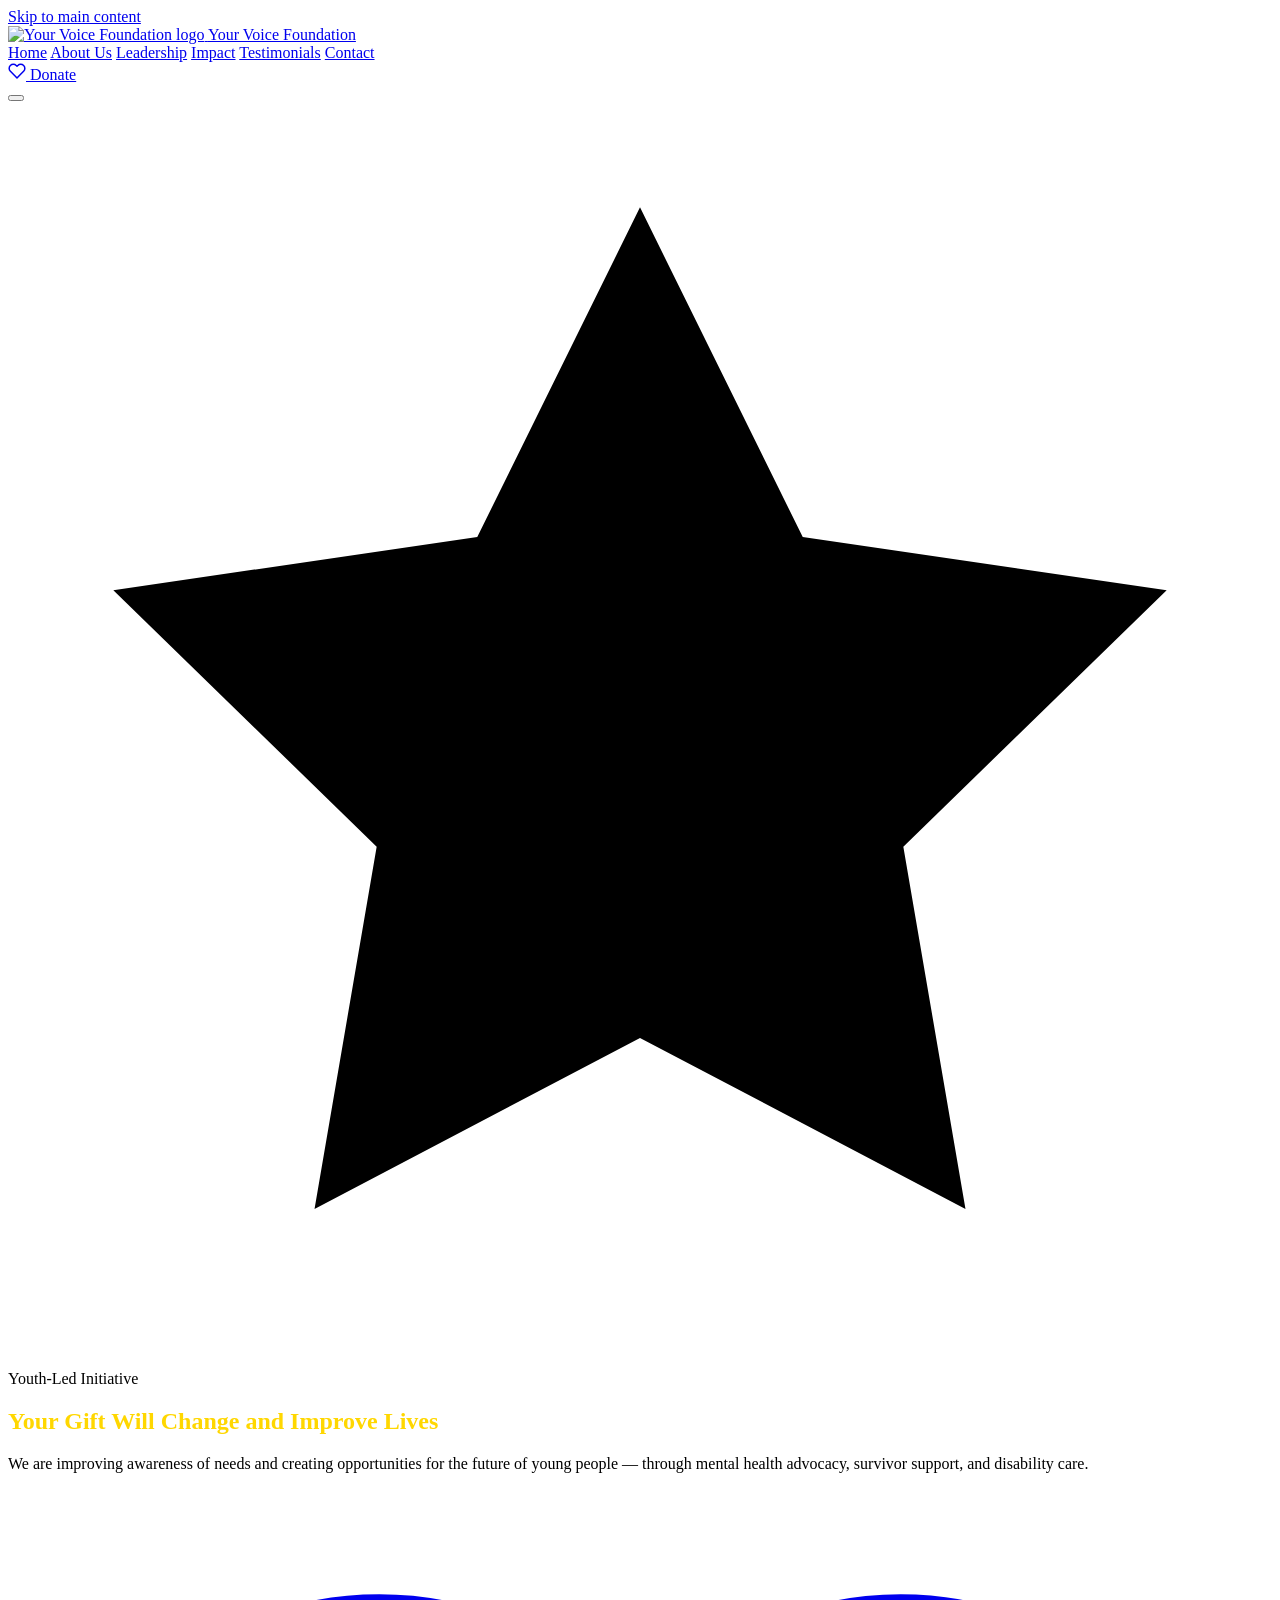
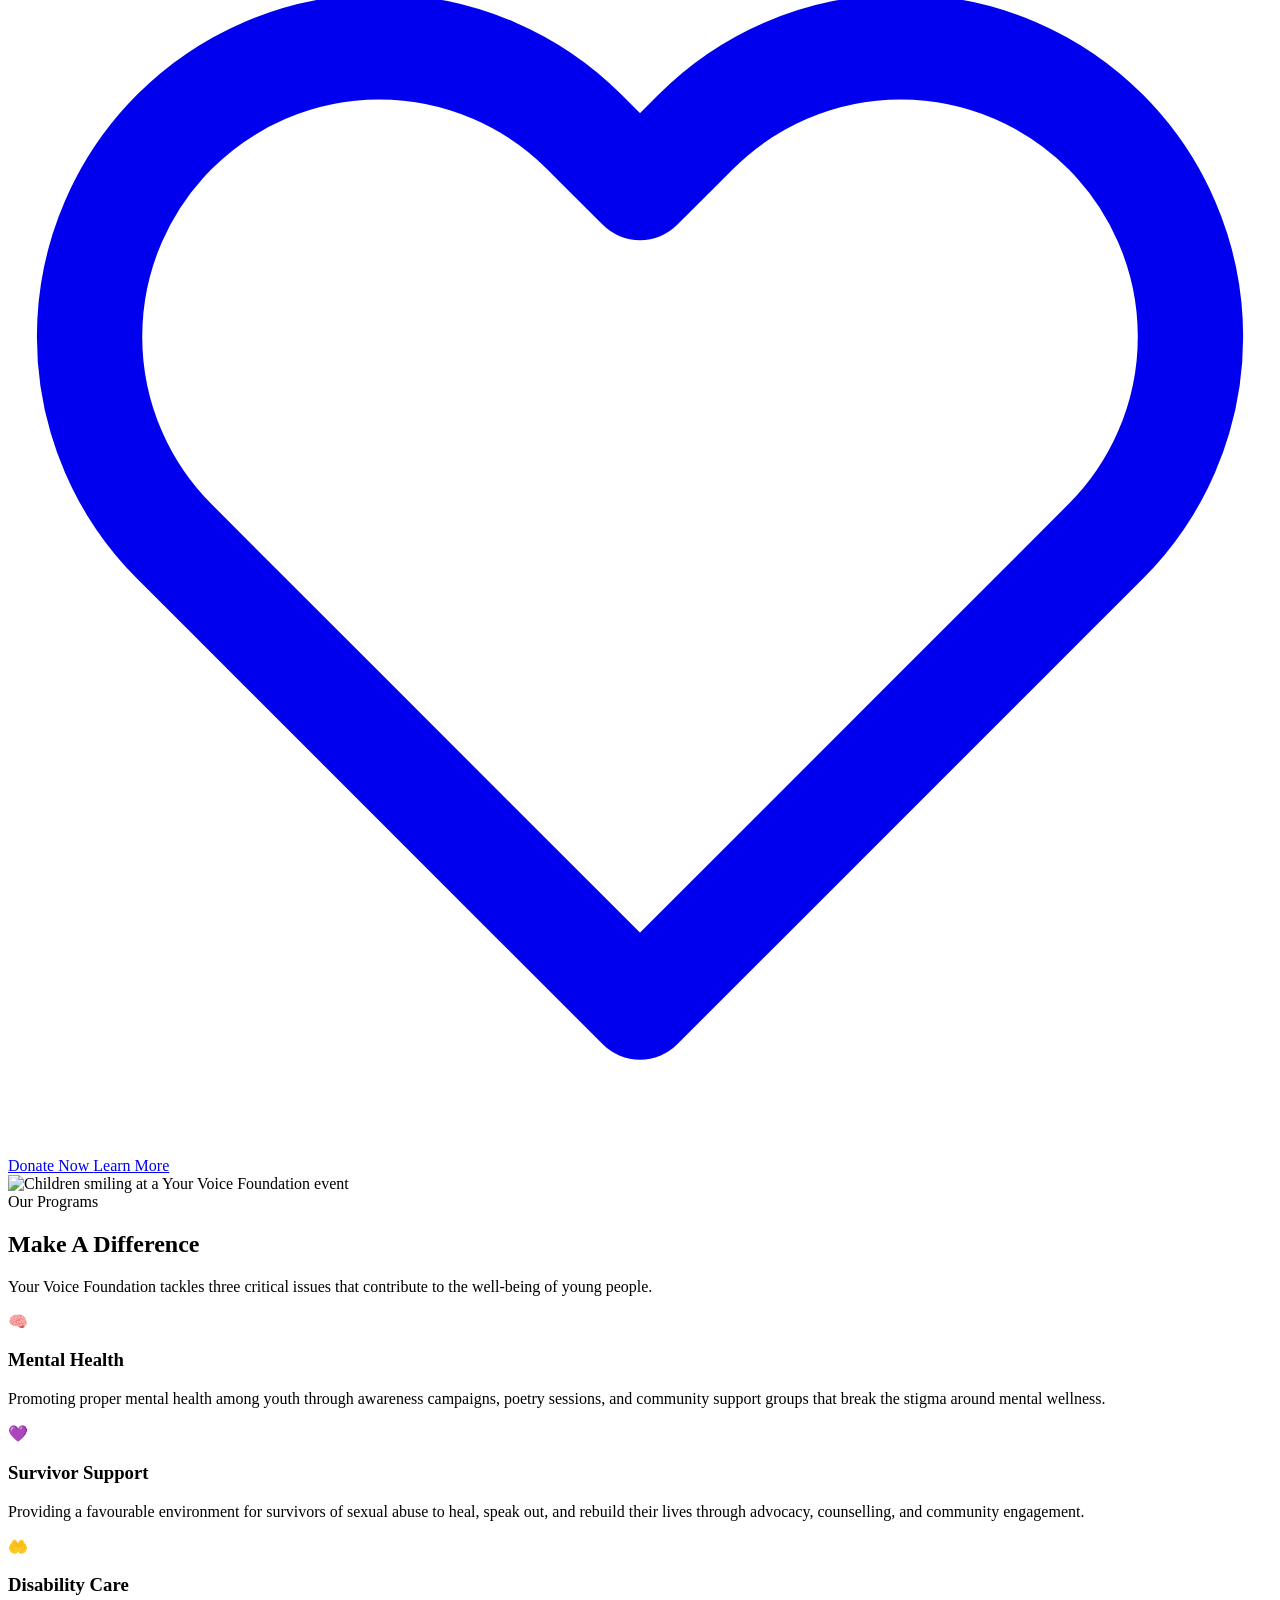
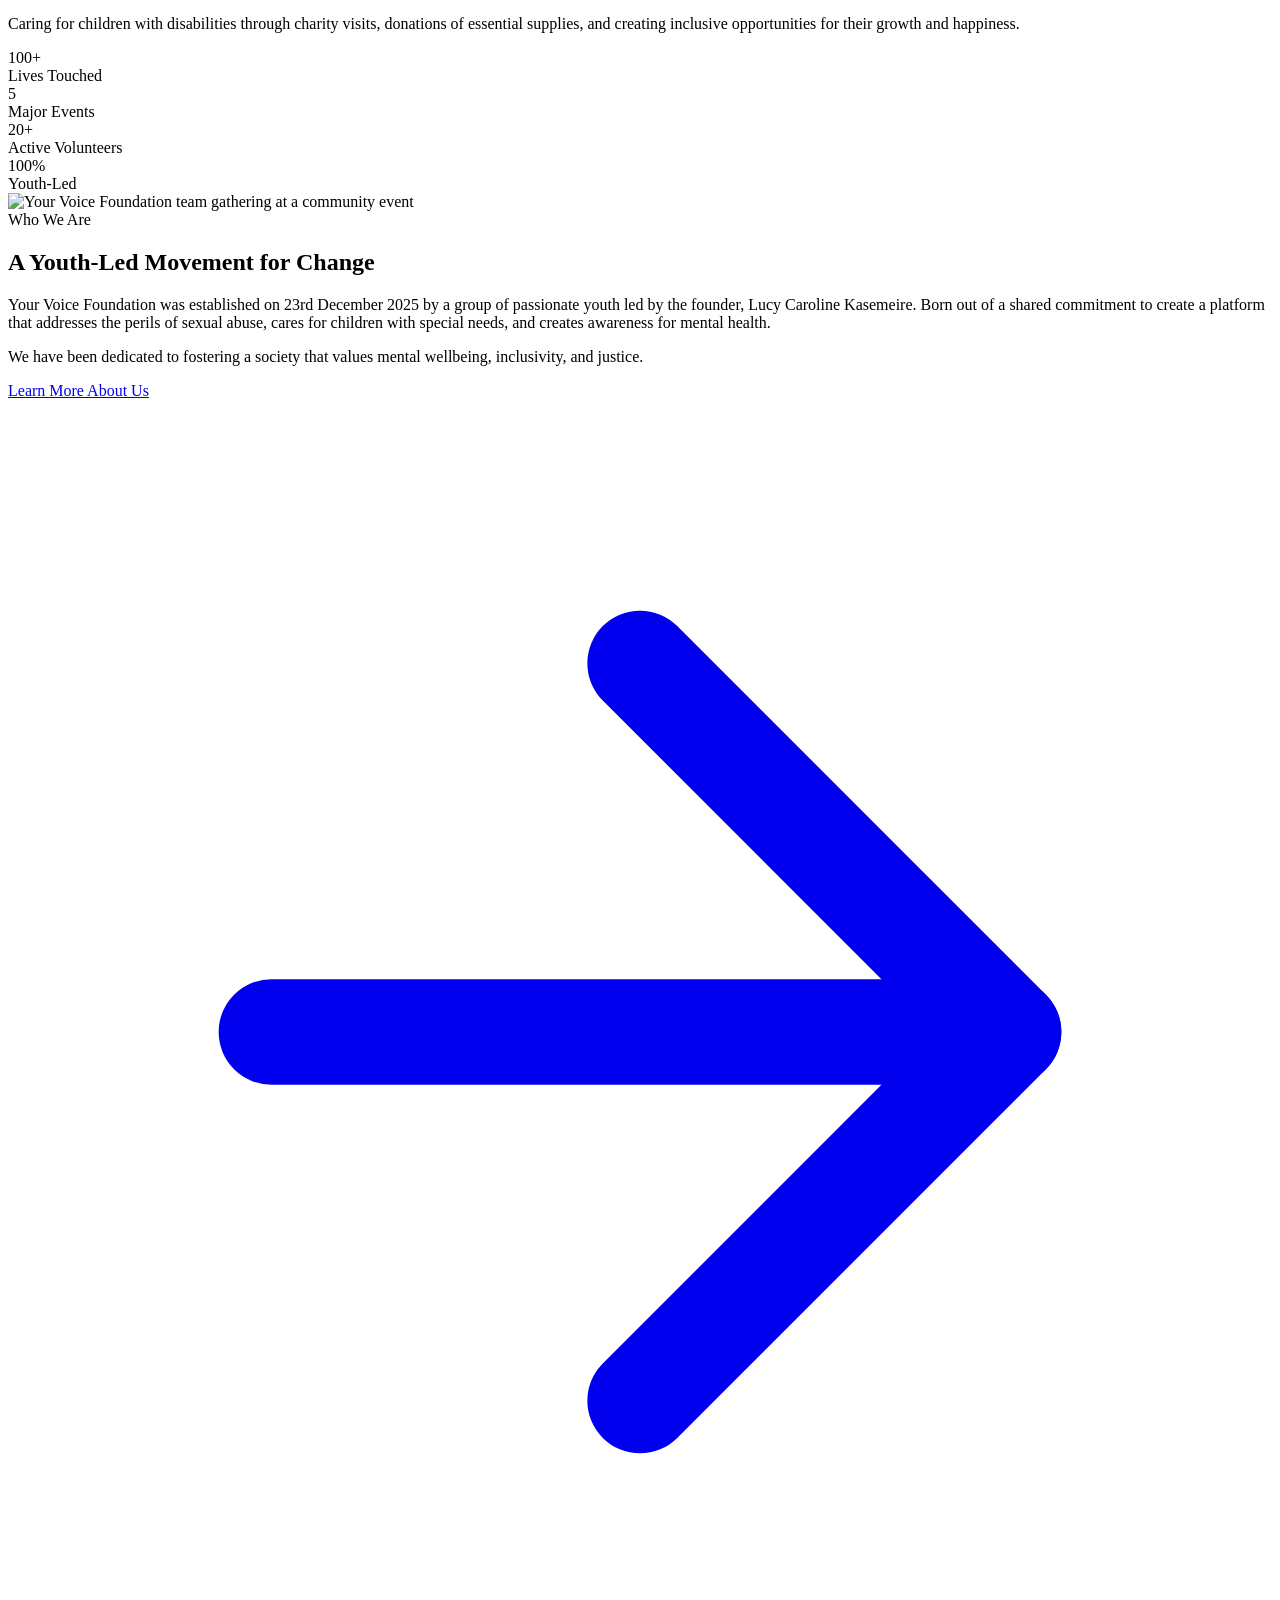
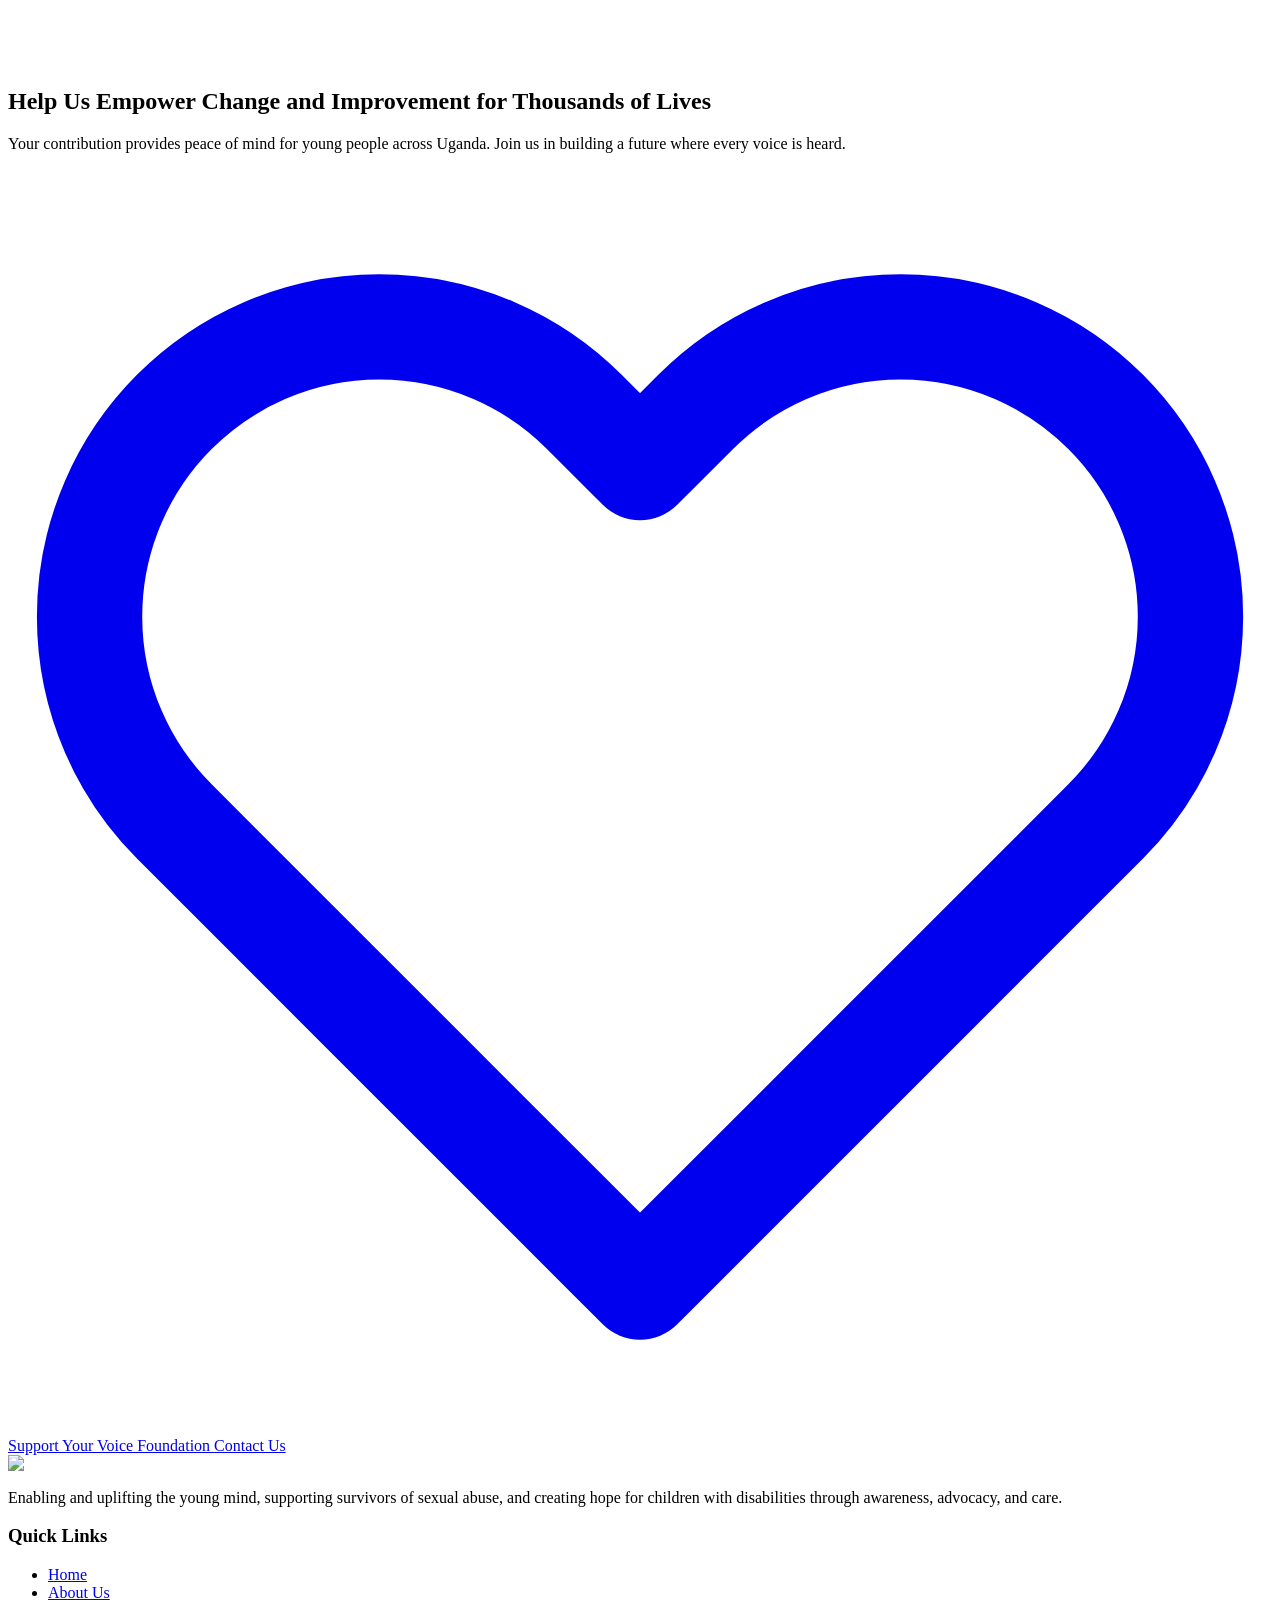
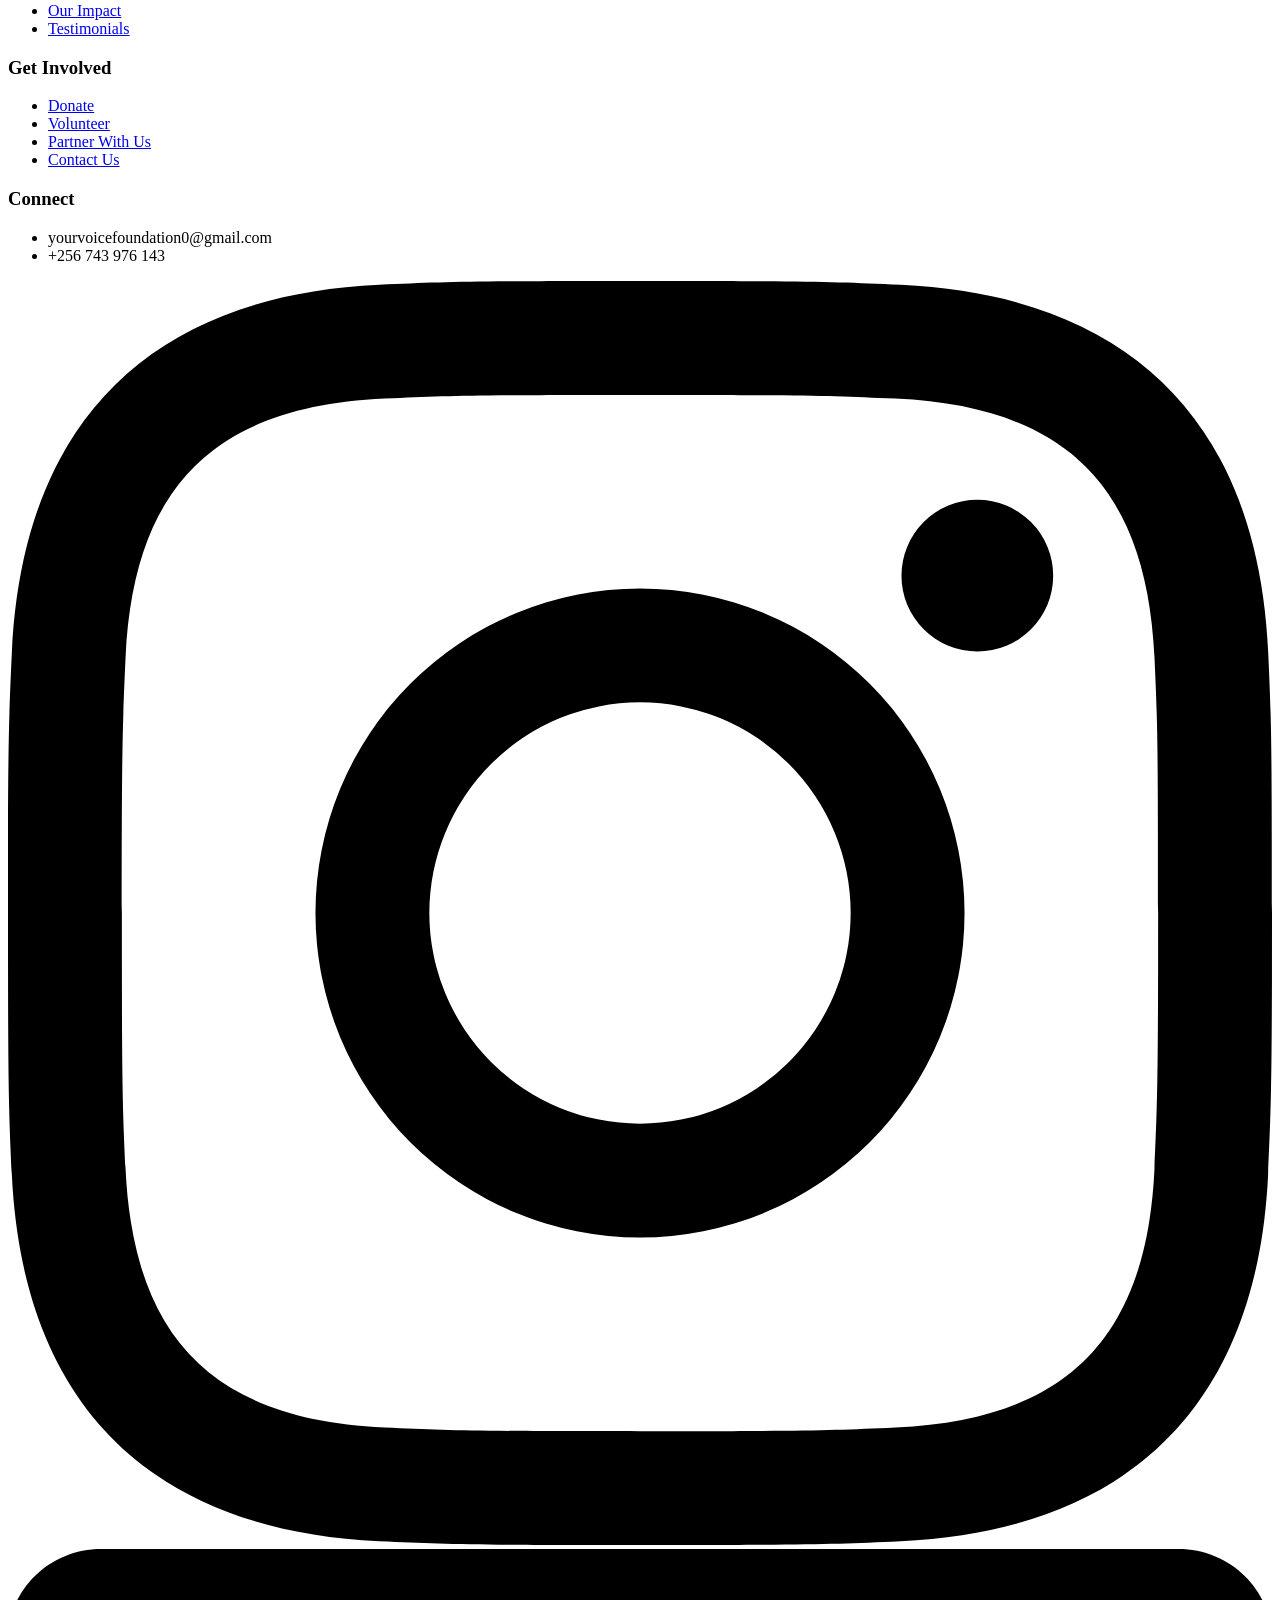
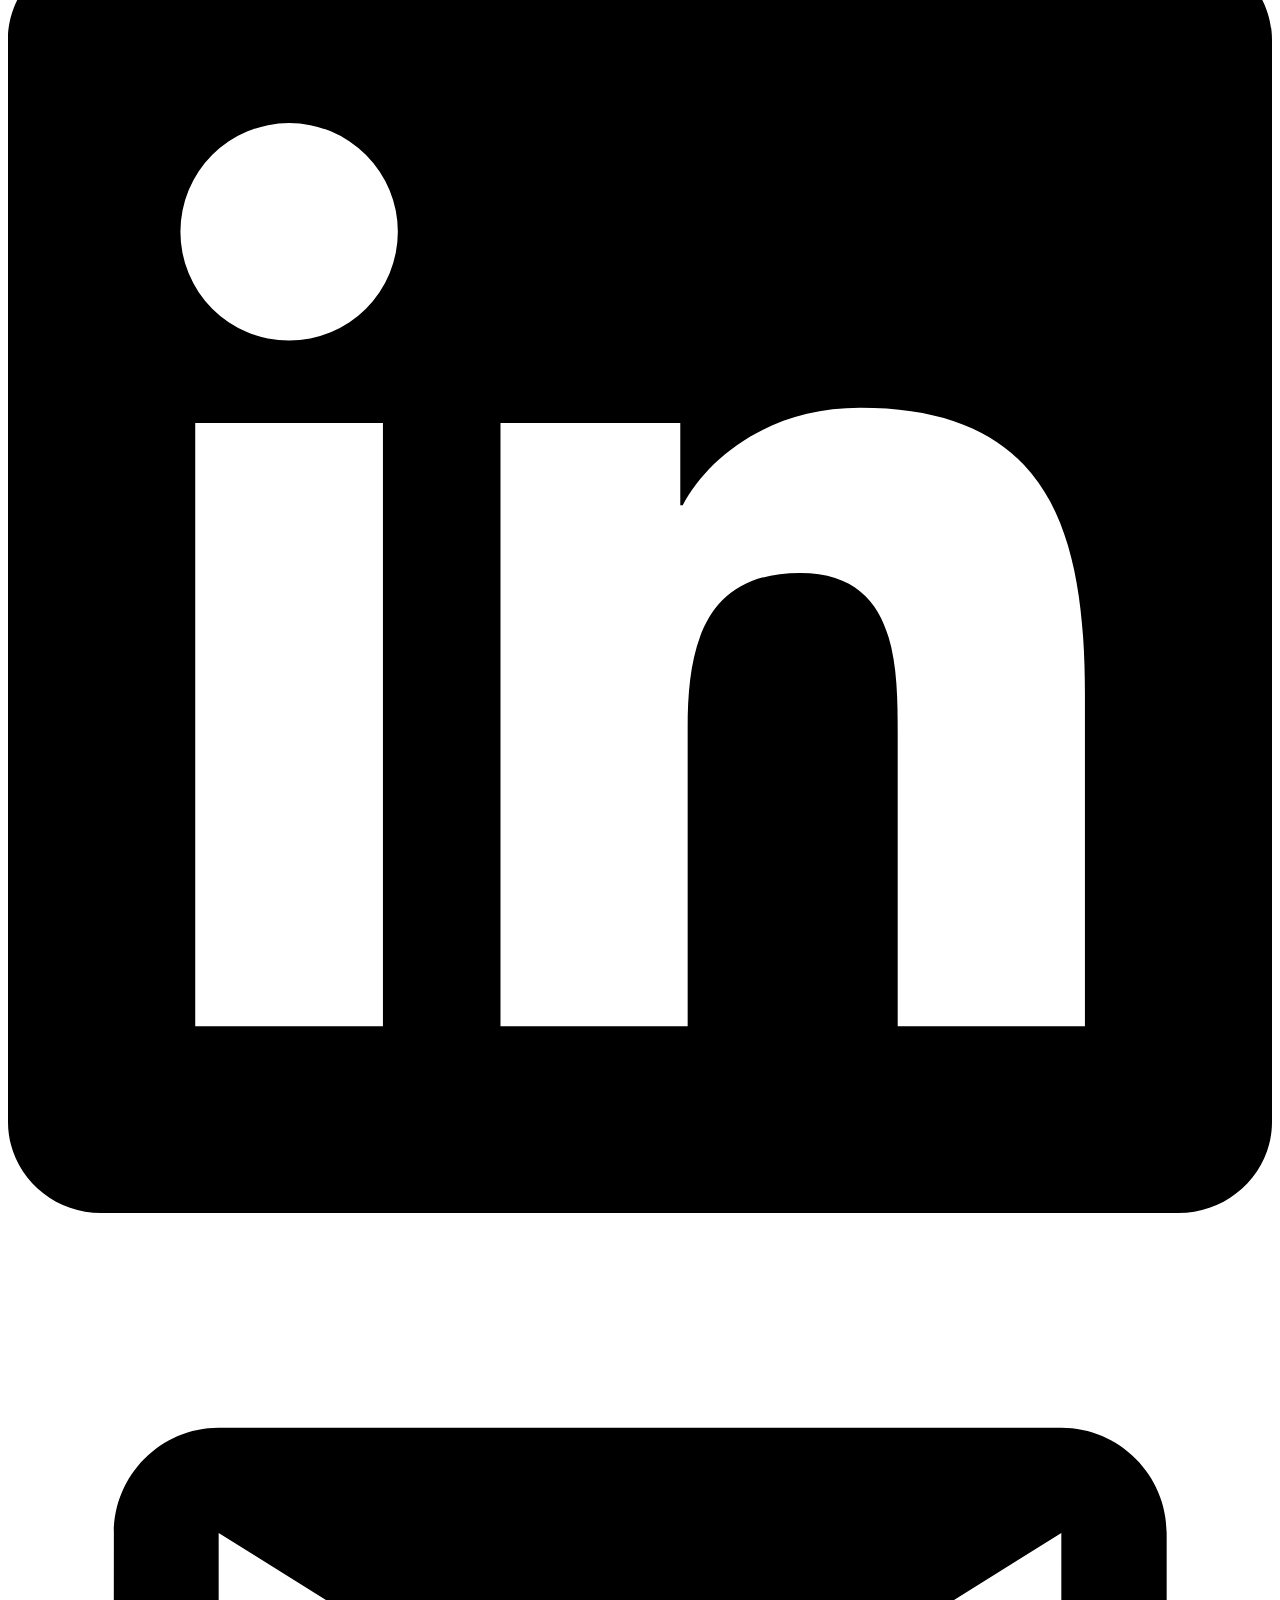
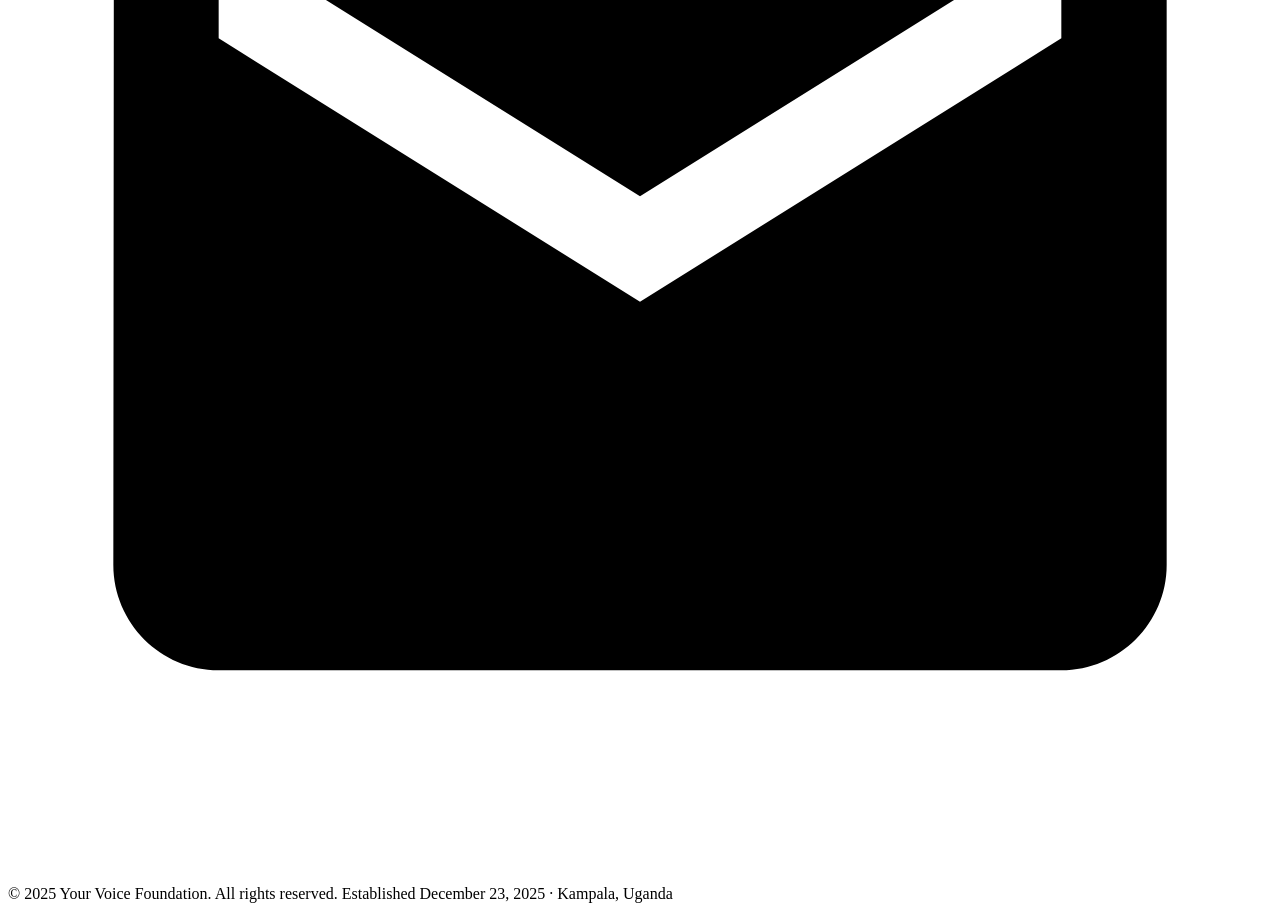
==== index.html @ 408a8f2d "Add files via upload" ====
<!DOCTYPE html>
<html lang="en">
<head>
  <meta charset="UTF-8">
  <meta name="viewport" content="width=device-width, initial-scale=1.0">
  <meta name="description" content="Your Voice Foundation is a youth-led initiative tackling mental health, supporting sexual abuse survivors, and caring for children with disabilities in Uganda.">
  <meta name="keywords" content="Your Voice Foundation, youth nonprofit, mental health Uganda, disability care, sexual abuse advocacy">
  <title>Your Voice Foundation — Empowering Youth, Healing Communities</title>
  <link rel="icon" href="images/YVFlogo.jpg" type="image/jpeg">
  <link rel="stylesheet" href="css/global.css">
  <link rel="stylesheet" href="css/home.css">
</head>
<body>
  <a href="#main-content" class="sr-only">Skip to main content</a>

  <!-- HEADER -->
  <header class="site-header" id="site-header">
    <div class="container">
      <a href="index.html" class="site-logo" aria-label="Your Voice Foundation — Home">
        <img src="images/YVFlogo.jpg" alt="Your Voice Foundation logo" width="48" height="48">
        <span>Your Voice Foundation</span>
      </a>
      <nav class="main-nav" id="main-nav" aria-label="Primary navigation">
        <a href="index.html" class="active" aria-current="page">Home</a>
        <a href="about_us.html">About Us</a>
        <a href="voicesofhope.html">Leadership</a>
        <a href="IMPACT.html">Impact</a>
        <a href="testimonials.html">Testimonials</a>
        <a href="reachout.html">Contact</a>
      </nav>
      <div class="nav-cta">
        <a href="donate.html">
          <svg viewBox="0 0 24 24" fill="none" stroke="currentColor" stroke-width="2" stroke-linecap="round" stroke-linejoin="round" width="18" height="18"><path d="M20.84 4.61a5.5 5.5 0 0 0-7.78 0L12 5.67l-1.06-1.06a5.5 5.5 0 0 0-7.78 7.78l1.06 1.06L12 21.23l7.78-7.78 1.06-1.06a5.5 5.5 0 0 0 0-7.78z"/></svg>
          Donate
        </a>
      </div>
      <button class="menu-toggle" id="menu-toggle" aria-label="Toggle navigation menu" aria-expanded="false" aria-controls="main-nav">
        <span></span><span></span><span></span>
      </button>
    </div>
  </header>

  <main id="main-content">

    <!-- HERO -->
    <section class="home-hero" aria-labelledby="home-hero-title">
      <div class="hero-decor hero-decor--1" aria-hidden="true"></div>
      <div class="hero-decor hero-decor--2" aria-hidden="true"></div>
      <div class="container">
        <div class="home-hero__content">
          <div class="hero__tag">
            <svg viewBox="0 0 24 24"><path d="M12 2L15.09 8.26L22 9.27L17 14.14L18.18 21.02L12 17.77L5.82 21.02L7 14.14L2 9.27L8.91 8.26L12 2Z"/></svg>
            Youth-Led Initiative
          </div>
          <h1 class="home-hero__title" id="home-hero-title" style="color: #FFD700;">Your Gift Will <span style="color: inherit;">Change</span> and Improve Lives</h1>
          <p class="home-hero__desc">We are improving awareness of needs and creating opportunities for the future of young people — through mental health advocacy, survivor support, and disability care.</p>
          <div class="home-hero__buttons">
            <a href="donate.html" class="btn btn--white" id="hero-donate">
              <svg viewBox="0 0 24 24" fill="none" stroke="currentColor" stroke-width="2" stroke-linecap="round" stroke-linejoin="round"><path d="M20.84 4.61a5.5 5.5 0 0 0-7.78 0L12 5.67l-1.06-1.06a5.5 5.5 0 0 0-7.78 7.78l1.06 1.06L12 21.23l7.78-7.78 1.06-1.06a5.5 5.5 0 0 0 0-7.78z"/></svg>
              Donate Now
            </a>
            <a href="about_us.html" class="btn btn--outline" id="hero-learn">Learn More</a>
          </div>
        </div>
        <div class="home-hero__image">
          <img src="images/smile.jpeg" alt="Children smiling at a Your Voice Foundation event" loading="eager">
        </div>
      </div>
    </section>

    <!-- MISSION PILLARS -->
    <section class="pillars-section" aria-labelledby="pillars-title">
      <div class="container">
        <div class="section-header">
          <span class="section-label">Our Programs</span>
          <h2 class="section-title" id="pillars-title">Make A Difference</h2>
          <p class="section-desc">Your Voice Foundation tackles three critical issues that contribute to the well-being of young people.</p>
        </div>
        <div class="pillars-grid">
          <article class="pillar-card animate-on-scroll" id="pillar-mental">
            <div class="pillar-card__icon pillar-card__icon--mental">🧠</div>
            <h3 class="pillar-card__title">Mental Health</h3>
            <p class="pillar-card__desc">Promoting proper mental health among youth through awareness campaigns, poetry sessions, and community support groups that break the stigma around mental wellness.</p>
          </article>
          <article class="pillar-card animate-on-scroll" id="pillar-survivors">
            <div class="pillar-card__icon pillar-card__icon--survivors">💜</div>
            <h3 class="pillar-card__title">Survivor Support</h3>
            <p class="pillar-card__desc">Providing a favourable environment for survivors of sexual abuse to heal, speak out, and rebuild their lives through advocacy, counselling, and community engagement.</p>
          </article>
          <article class="pillar-card animate-on-scroll" id="pillar-children">
            <div class="pillar-card__icon pillar-card__icon--children">🤲</div>
            <h3 class="pillar-card__title">Disability Care</h3>
            <p class="pillar-card__desc">Caring for children with disabilities through charity visits, donations of essential supplies, and creating inclusive opportunities for their growth and happiness.</p>
          </article>
        </div>
      </div>
    </section>

    <!-- STATS BANNER -->
    <section class="stats-banner" aria-label="Impact statistics">
      <div class="container">
        <div class="stats-row">
          <div class="stat-item animate-on-scroll">
            <div class="stat-item__value hero-stat__value">100+</div>
            <div class="stat-item__label">Lives Touched</div>
          </div>
          <div class="stat-item animate-on-scroll">
            <div class="stat-item__value hero-stat__value">5</div>
            <div class="stat-item__label">Major Events</div>
          </div>
          <div class="stat-item animate-on-scroll">
            <div class="stat-item__value hero-stat__value">20+</div>
            <div class="stat-item__label">Active Volunteers</div>
          </div>
          <div class="stat-item animate-on-scroll">
            <div class="stat-item__value hero-stat__value">100%</div>
            <div class="stat-item__label">Youth-Led</div>
          </div>
        </div>
      </div>
    </section>

    <!-- ABOUT PREVIEW -->
    <section class="about-preview" aria-labelledby="about-preview-title">
      <div class="container">
        <div class="about-preview__image animate-on-scroll">
          <img src="images/group2.jpg" alt="Your Voice Foundation team gathering at a community event" loading="lazy">
        </div>
        <div class="about-preview__content">
          <span class="section-label">Who We Are</span>
          <h2 class="about-preview__title" id="about-preview-title">A Youth-Led Movement for Change</h2>
          <p class="about-preview__text">Your Voice Foundation was established on 23rd December 2025 by a group of passionate youth led by the founder, Lucy Caroline Kasemeire. Born out of a shared commitment to create a platform that addresses the perils of sexual abuse, cares for children with special needs, and creates awareness for mental health.</p>
          <p class="about-preview__text">We have been dedicated to fostering a society that values mental wellbeing, inclusivity, and justice.</p>
          <a href="about_us.html" class="btn btn--outline-dark" id="about-learn-more">
            Learn More About Us
            <svg viewBox="0 0 24 24" fill="none" stroke="currentColor" stroke-width="2" stroke-linecap="round" stroke-linejoin="round"><line x1="5" y1="12" x2="19" y2="12"/><polyline points="12 5 19 12 12 19"/></svg>
          </a>
        </div>
      </div>
    </section>

    <!-- CTA -->
    <section class="cta-section" aria-labelledby="cta-title">
      <div class="cta-decor cta-decor--1" aria-hidden="true"></div>
      <div class="cta-decor cta-decor--2" aria-hidden="true"></div>
      <div class="container">
        <h2 class="cta__title" id="cta-title">Help Us Empower Change and Improvement for Thousands of Lives</h2>
        <p class="cta__desc">Your contribution provides peace of mind for young people across Uganda. Join us in building a future where every voice is heard.</p>
        <div class="cta-buttons">
          <a href="donate.html" class="btn btn--white" id="cta-donate">
            <svg viewBox="0 0 24 24" fill="none" stroke="currentColor" stroke-width="2" stroke-linecap="round" stroke-linejoin="round"><path d="M20.84 4.61a5.5 5.5 0 0 0-7.78 0L12 5.67l-1.06-1.06a5.5 5.5 0 0 0-7.78 7.78l1.06 1.06L12 21.23l7.78-7.78 1.06-1.06a5.5 5.5 0 0 0 0-7.78z"/></svg>
            Support Your Voice Foundation
          </a>
          <a href="reachout.html" class="btn btn--outline" id="cta-contact">Contact Us</a>
        </div>
      </div>
    </section>

  </main>

  <!-- FOOTER -->
  <footer class="site-footer" role="contentinfo">
    <div class="container">
      <div class="footer-grid">
        <div class="footer-brand">
          <a href="index.html" class="site-logo" style="color: rgba(255,255,255,.9);">
            <img src="images/YVFlogo.jpg" alt="Your Voice Foundation logo" width="48" height="48">
            <span>Your Voice Foundation</span>
          </a>
          <p>Enabling and uplifting the young mind, supporting survivors of sexual abuse, and creating hope for children with disabilities through awareness, advocacy, and care.</p>
        </div>
        <div>
          <h3 class="footer-heading">Quick Links</h3>
          <ul class="footer-links">
            <li><a href="index.html">Home</a></li>
            <li><a href="about_us.html">About Us</a></li>
            <li><a href="IMPACT.html">Our Impact</a></li>
            <li><a href="testimonials.html">Testimonials</a></li>
          </ul>
        </div>
        <div>
          <h3 class="footer-heading">Get Involved</h3>
          <ul class="footer-links">
            <li><a href="donate.html">Donate</a></li>
            <li><a href="reachout.html">Volunteer</a></li>
            <li><a href="reachout.html">Partner With Us</a></li>
            <li><a href="reachout.html">Contact Us</a></li>
          </ul>
        </div>
        <div>
          <h3 class="footer-heading">Connect</h3>
          <ul class="footer-links">
            <li>yourvoicefoundation0@gmail.com</li>
            <li>+256 743 976 143</li>
          </ul>
          <div class="footer-social" style="margin-top: 1rem;">
            <a href="#" aria-label="Instagram"><svg viewBox="0 0 24 24"><path d="M12 2.163c3.204 0 3.584.012 4.85.07 3.252.148 4.771 1.691 4.919 4.919.058 1.265.069 1.645.069 4.849 0 3.205-.012 3.584-.069 4.849-.149 3.225-1.664 4.771-4.919 4.919-1.266.058-1.644.07-4.85.07-3.204 0-3.584-.012-4.849-.07-3.26-.149-4.771-1.699-4.919-4.92-.058-1.265-.07-1.644-.07-4.849 0-3.204.013-3.583.07-4.849.149-3.227 1.664-4.771 4.919-4.919 1.266-.057 1.645-.069 4.849-.069zM12 0C8.741 0 8.333.014 7.053.072 2.695.272.273 2.69.073 7.052.014 8.333 0 8.741 0 12c0 3.259.014 3.668.072 4.948.2 4.358 2.618 6.78 6.98 6.98C8.333 23.986 8.741 24 12 24c3.259 0 3.668-.014 4.948-.072 4.354-.2 6.782-2.618 6.979-6.98.059-1.28.073-1.689.073-4.948 0-3.259-.014-3.667-.072-4.947-.196-4.354-2.617-6.78-6.979-6.98C15.668.014 15.259 0 12 0zm0 5.838a6.162 6.162 0 100 12.324 6.162 6.162 0 000-12.324zM12 16a4 4 0 110-8 4 4 0 010 8zm6.406-11.845a1.44 1.44 0 100 2.881 1.44 1.44 0 000-2.881z"/></svg></a>
            <a href="#" aria-label="LinkedIn"><svg viewBox="0 0 24 24"><path d="M20.447 20.452h-3.554v-5.569c0-1.328-.027-3.037-1.852-3.037-1.853 0-2.136 1.445-2.136 2.939v5.667H9.351V9h3.414v1.561h.046c.477-.9 1.637-1.85 3.37-1.85 3.601 0 4.267 2.37 4.267 5.455v6.286zM5.337 7.433a2.062 2.062 0 01-2.063-2.065 2.064 2.064 0 112.063 2.065zm1.782 13.019H3.555V9h3.564v11.452zM22.225 0H1.771C.792 0 0 .774 0 1.729v20.542C0 23.227.792 24 1.771 24h20.451C23.2 24 24 23.227 24 22.271V1.729C24 .774 23.2 0 22.222 0h.003z"/></svg></a>
            <a href="mailto:yourvoicefoundation@gmail.com" aria-label="Email"><svg viewBox="0 0 24 24"><path d="M20 4H4c-1.1 0-1.99.9-1.99 2L2 18c0 1.1.9 2 2 2h16c1.1 0 2-.9 2-2V6c0-1.1-.9-2-2-2zm0 4l-8 5-8-5V6l8 5 8-5v2z"/></svg></a>
          </div>
        </div>
      </div>
      <div class="footer-bottom">
        <span>&copy; 2025 Your Voice Foundation. All rights reserved.</span>
        <span>Established December 23, 2025 &middot; Kampala, Uganda</span>
      </div>
    </div>
  </footer>

  <script src="js/main.js"></script>
</body>
</html>
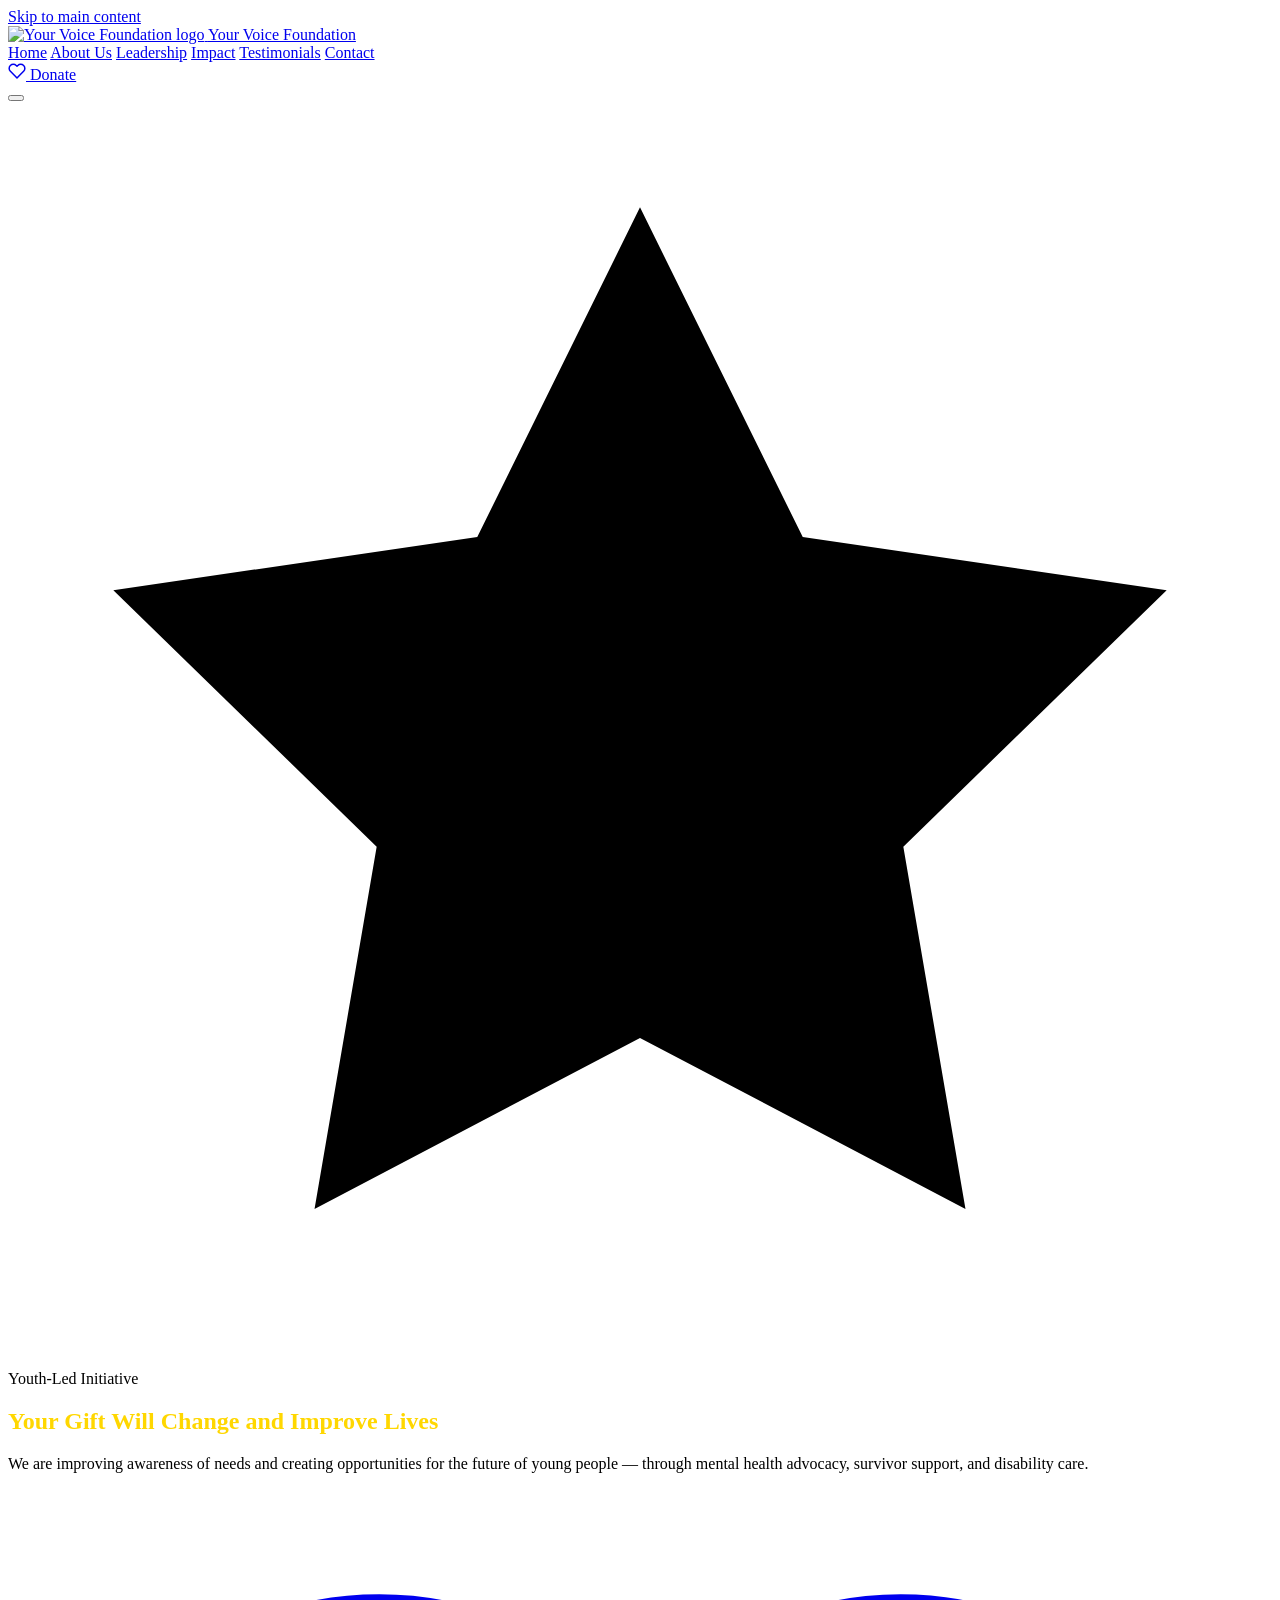
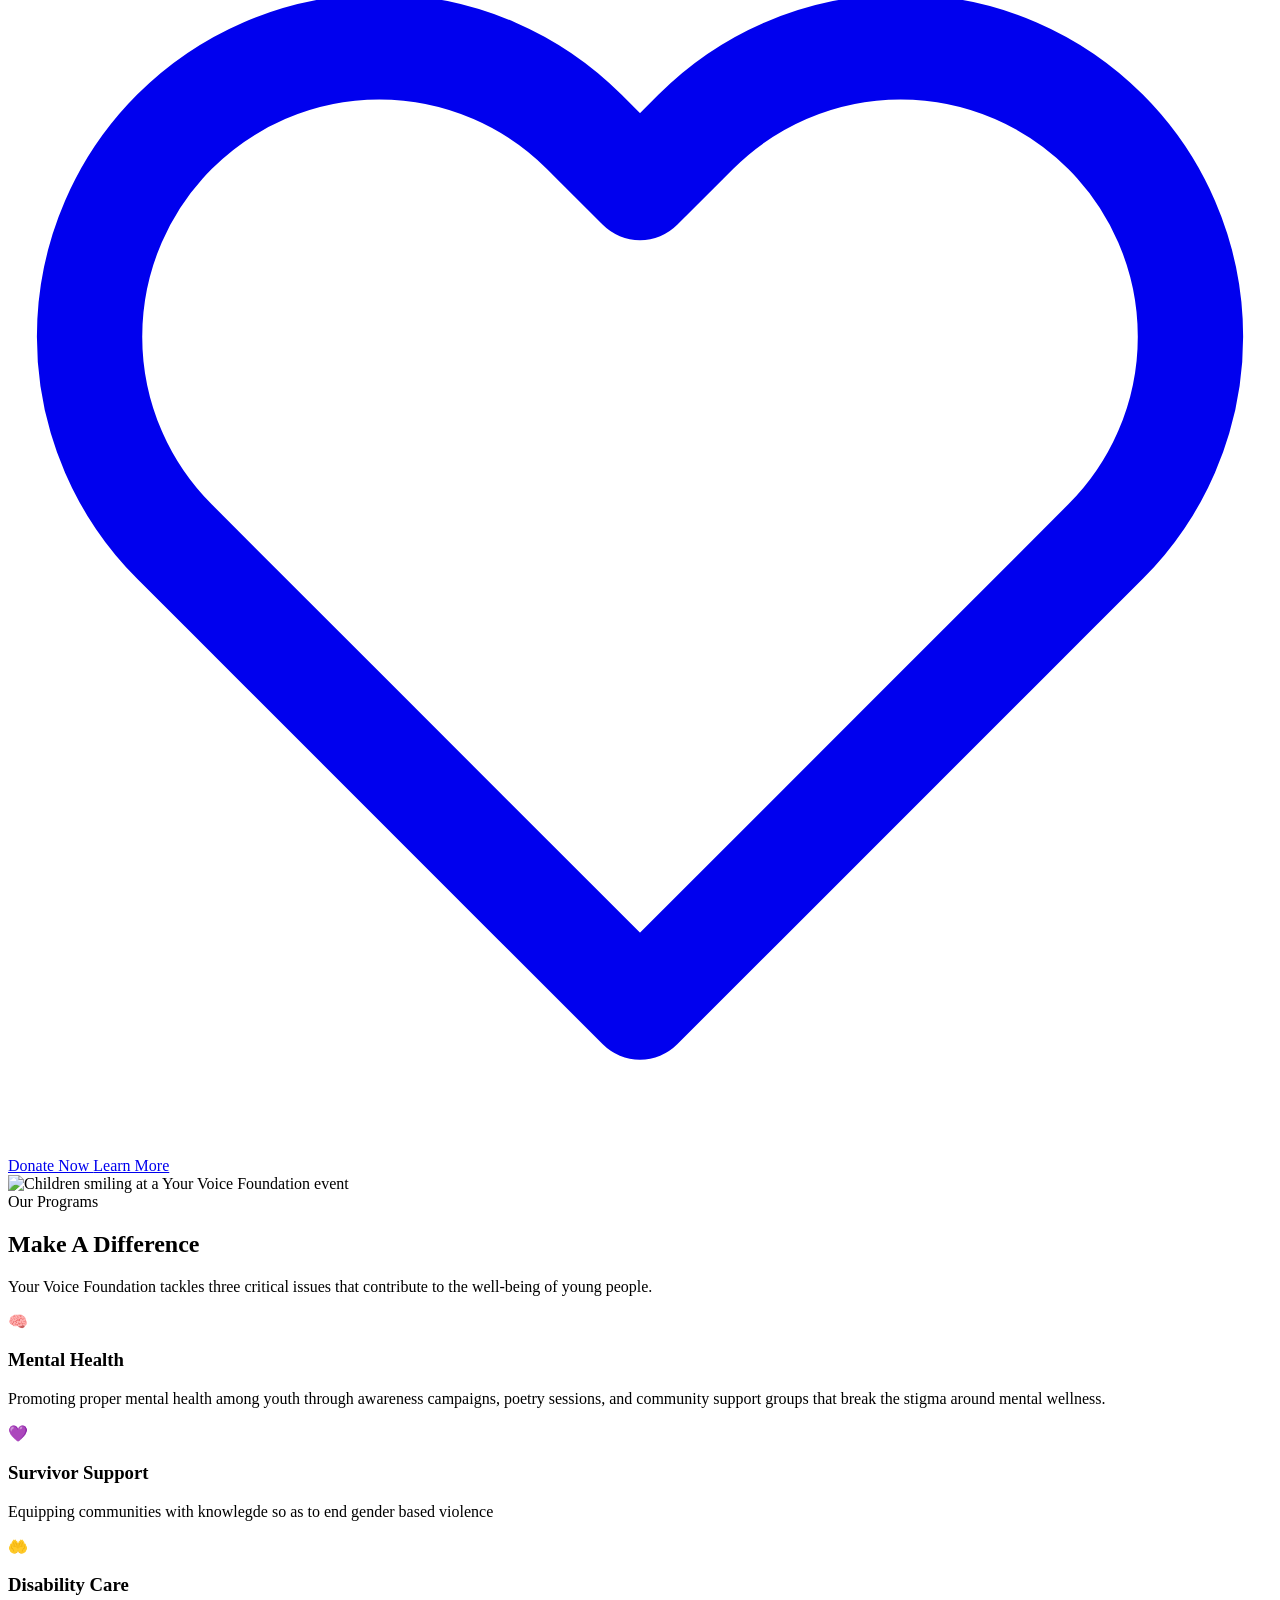
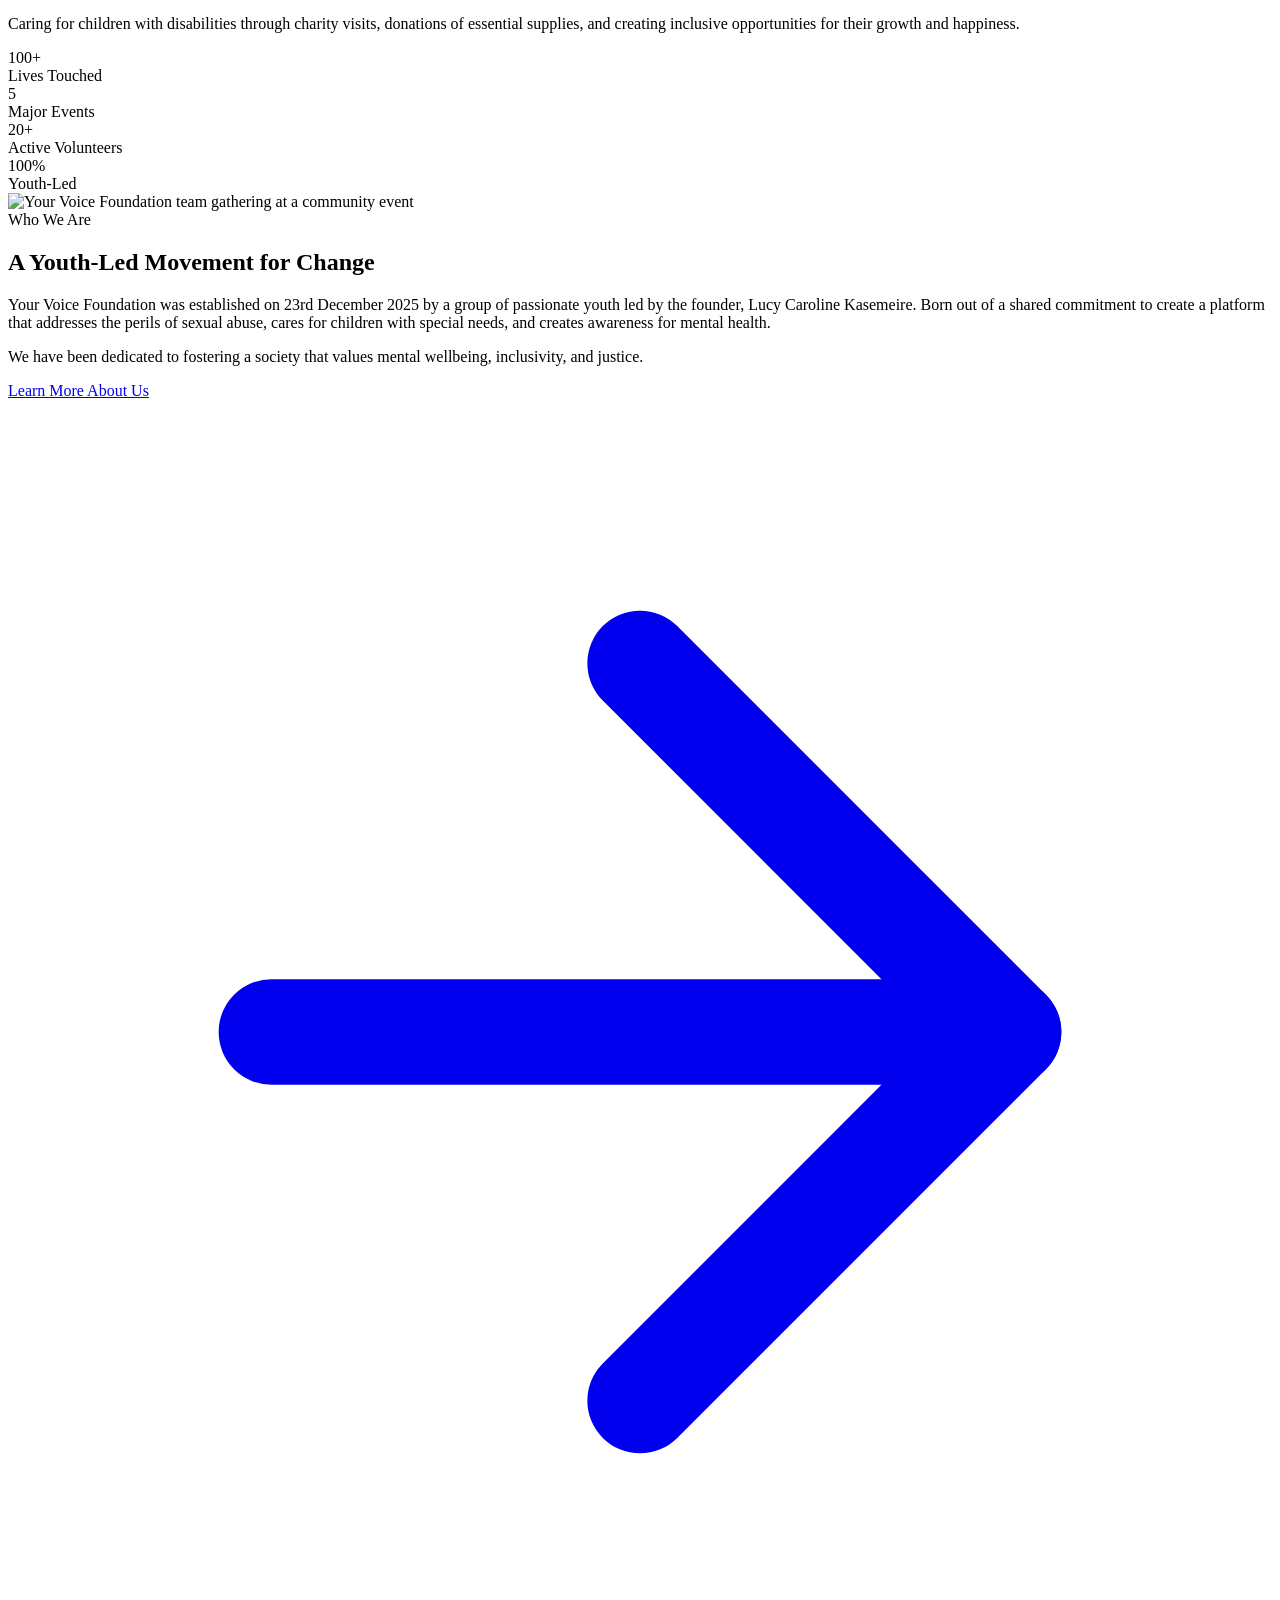
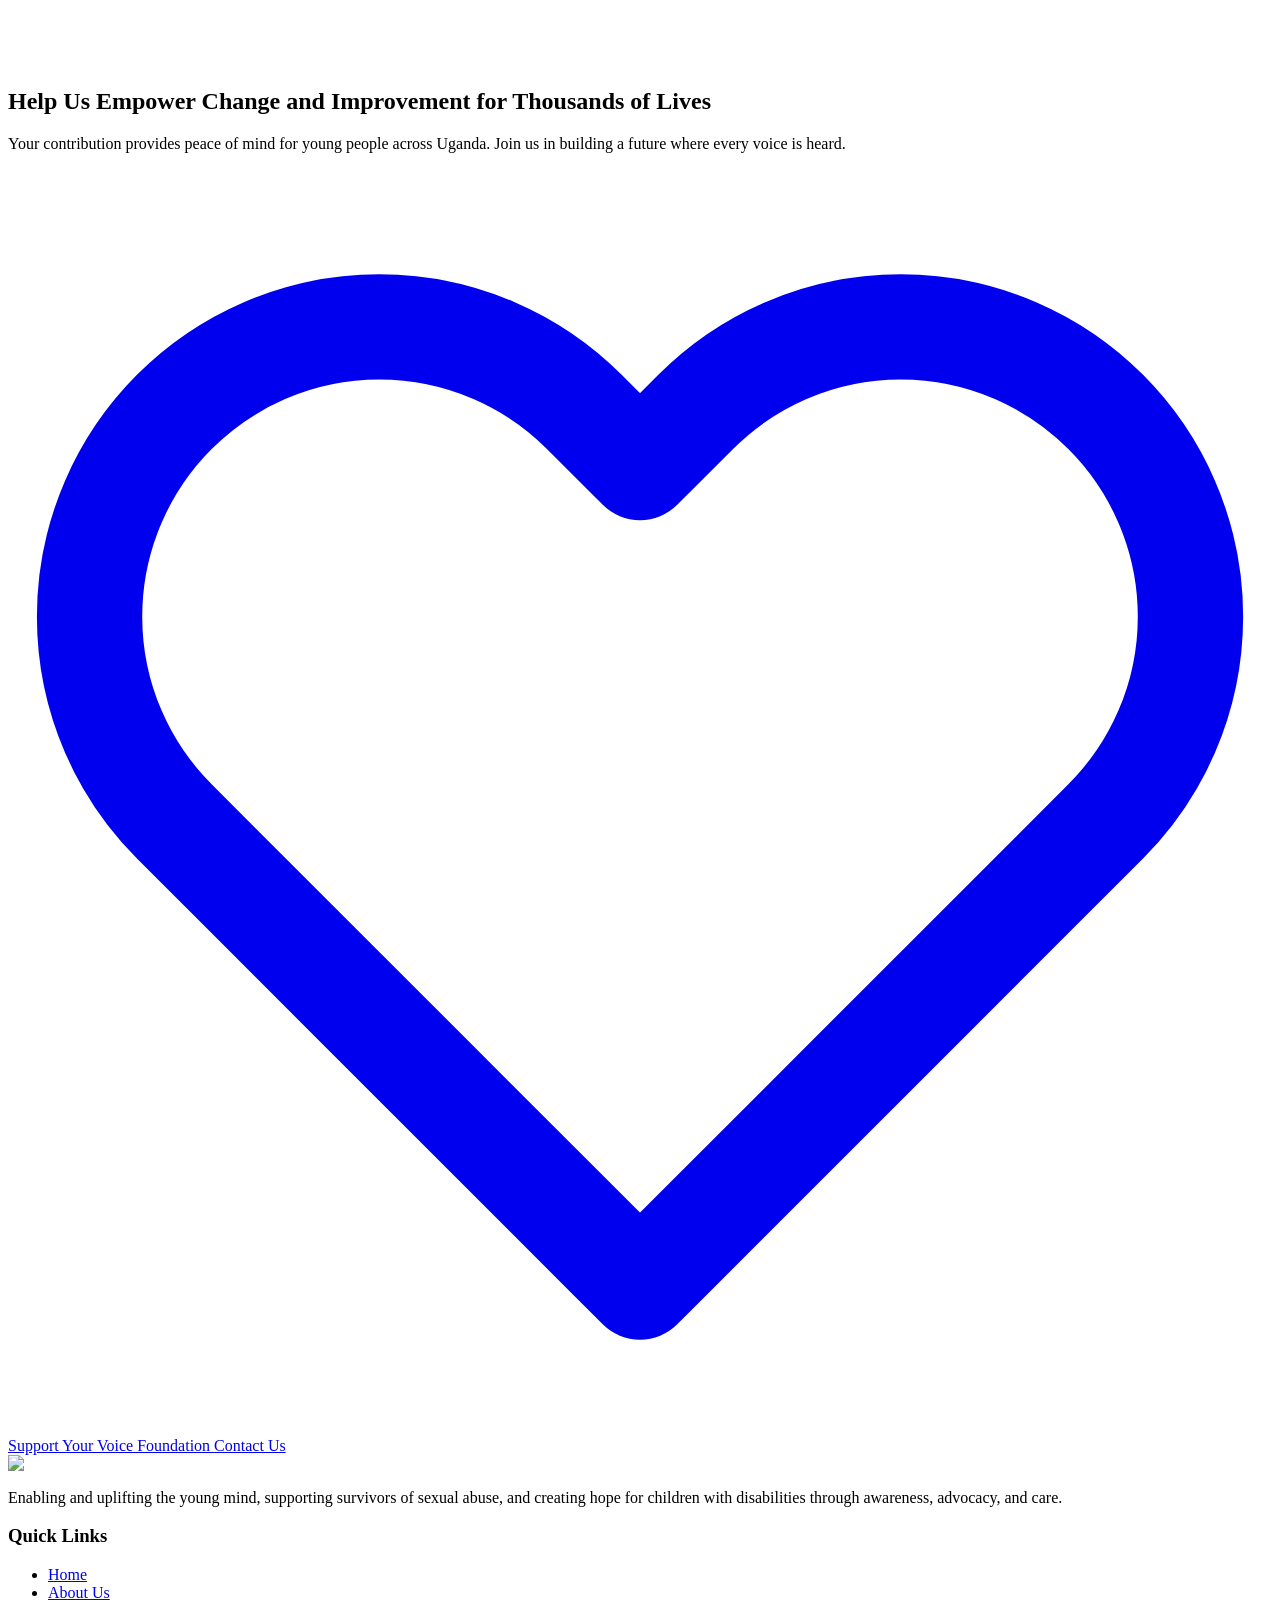
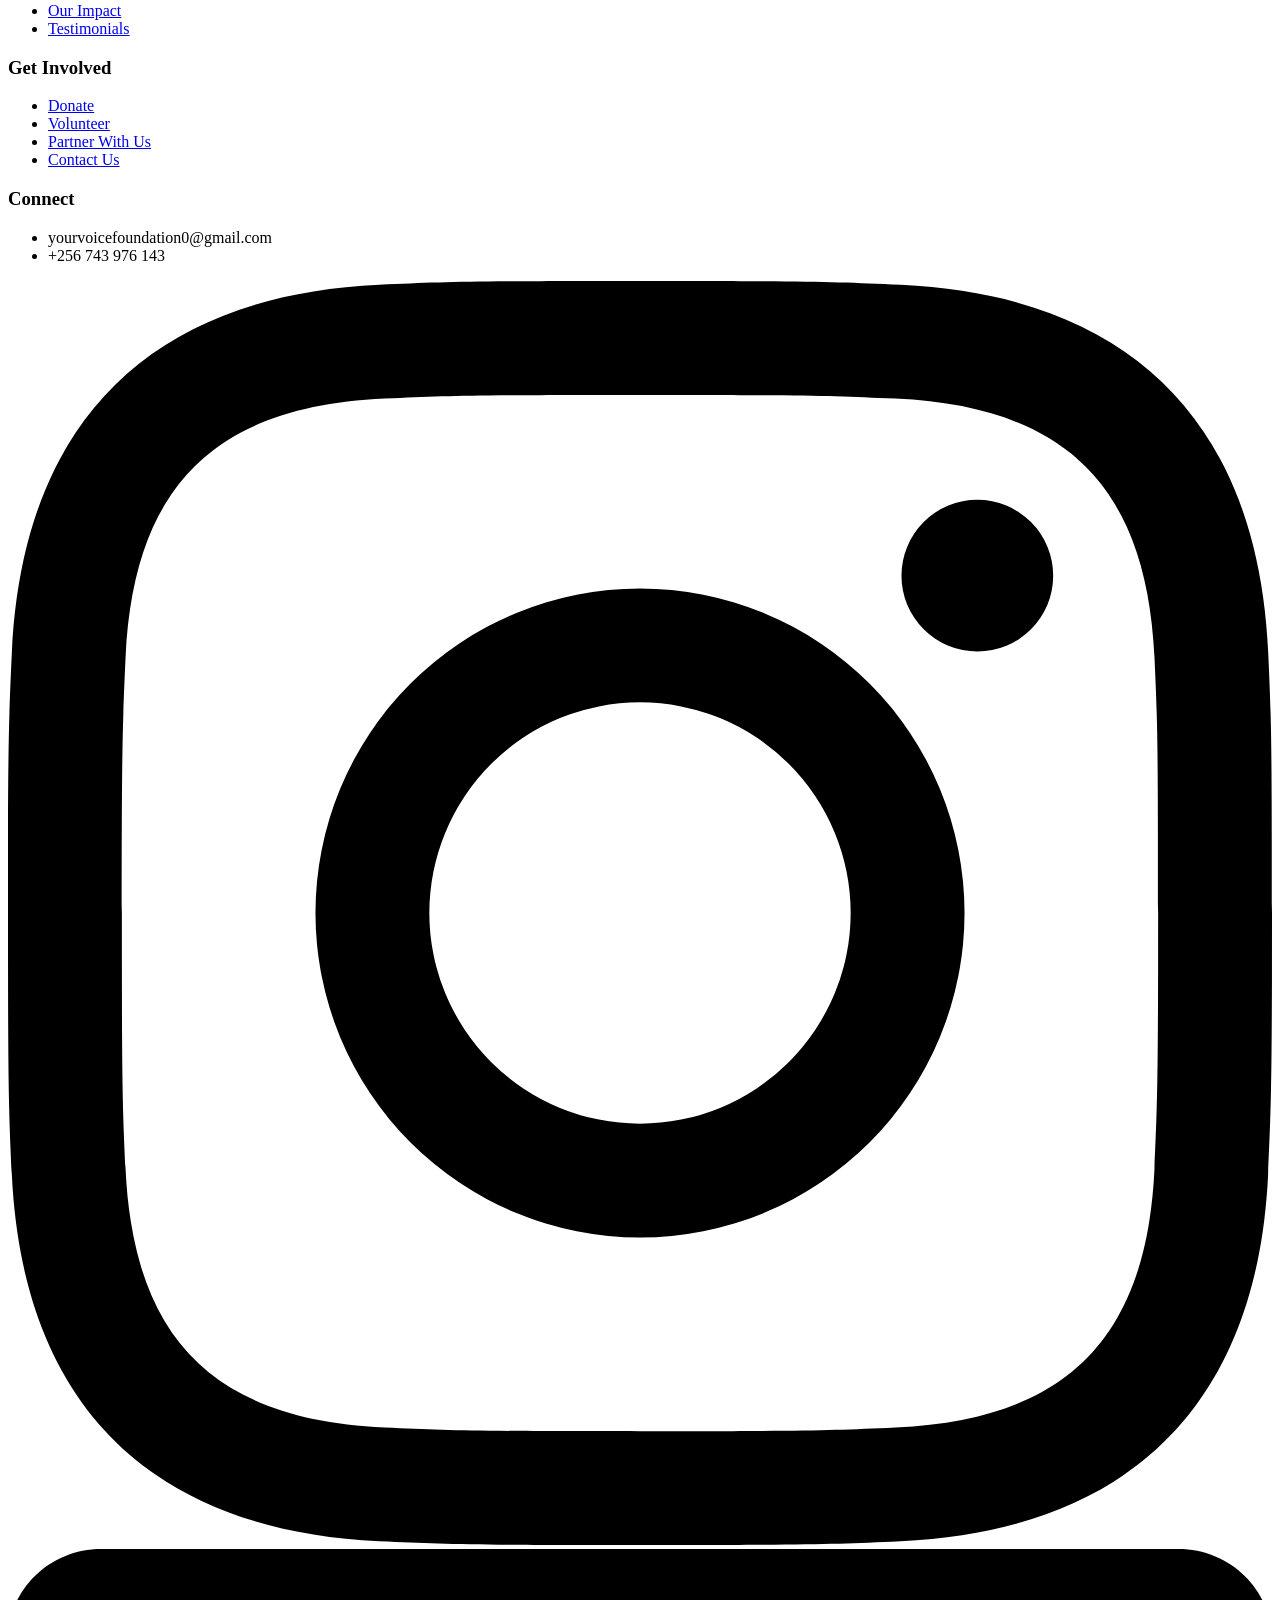
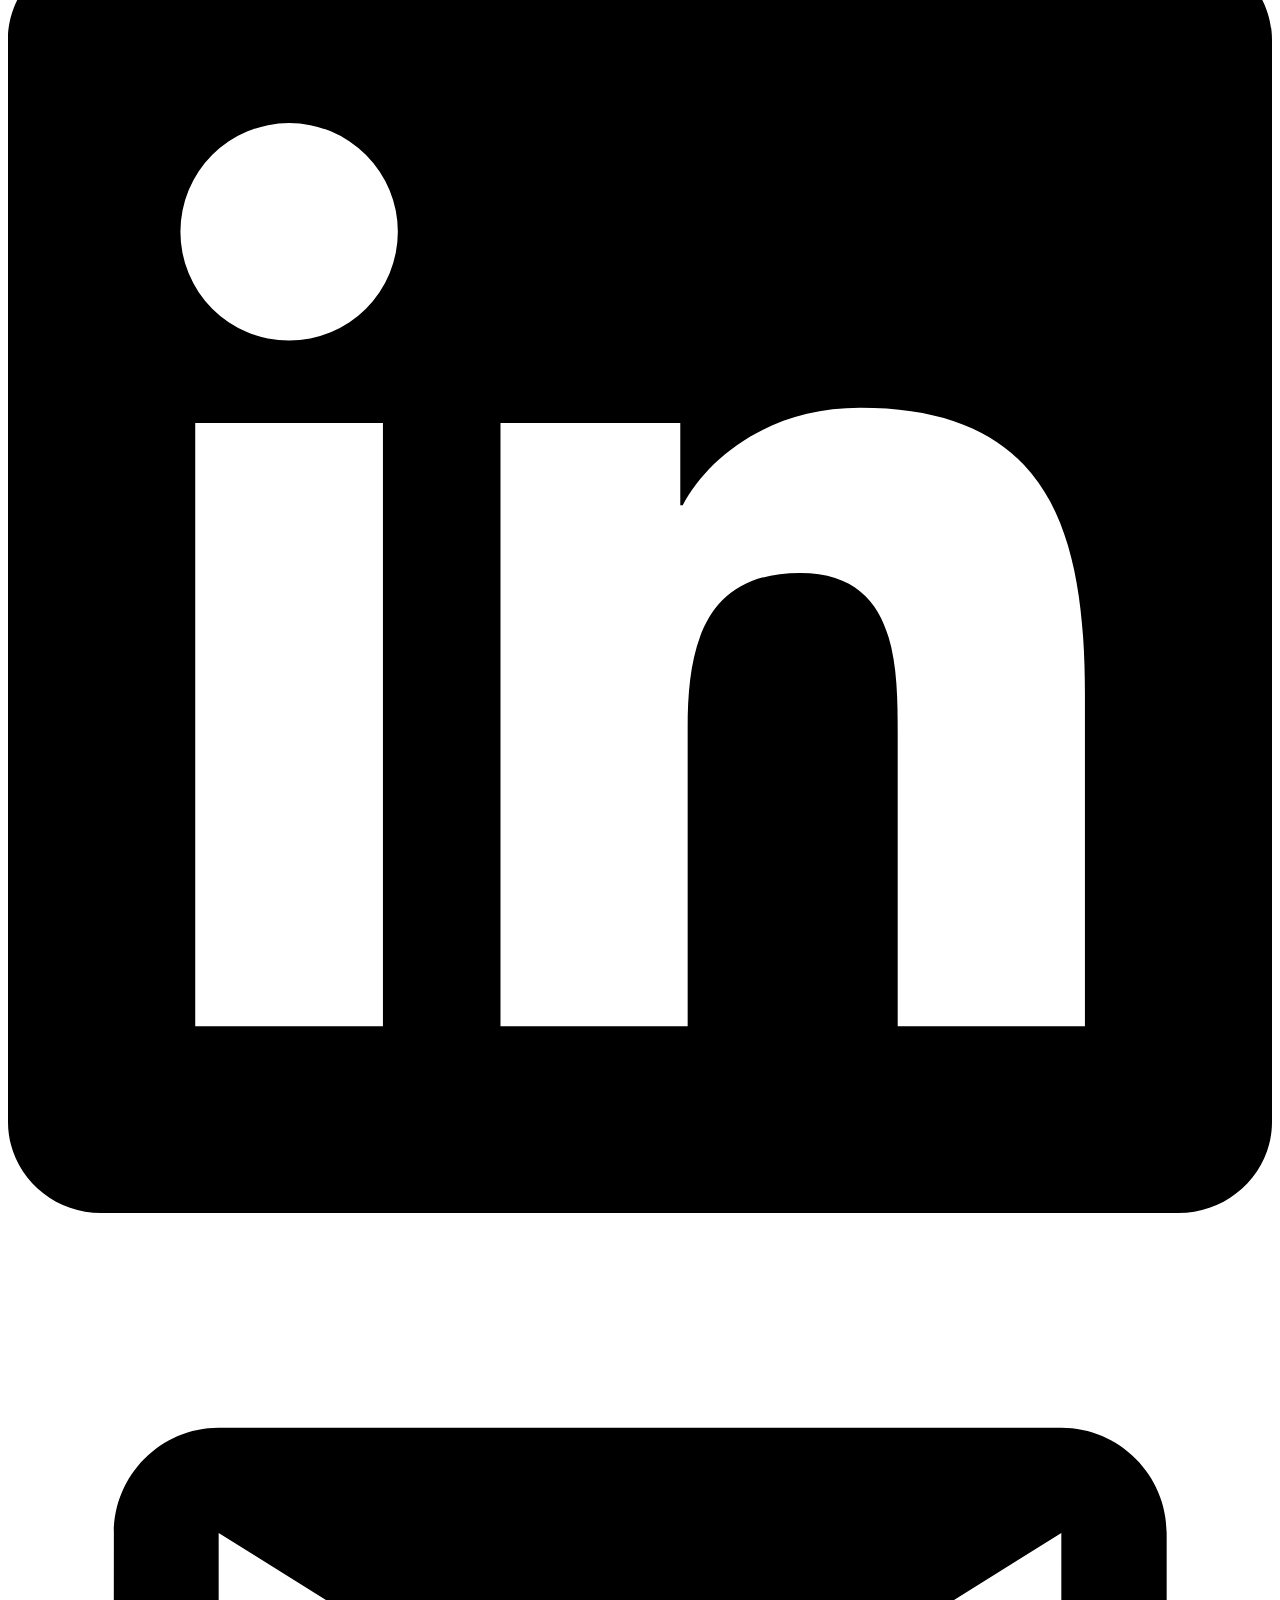
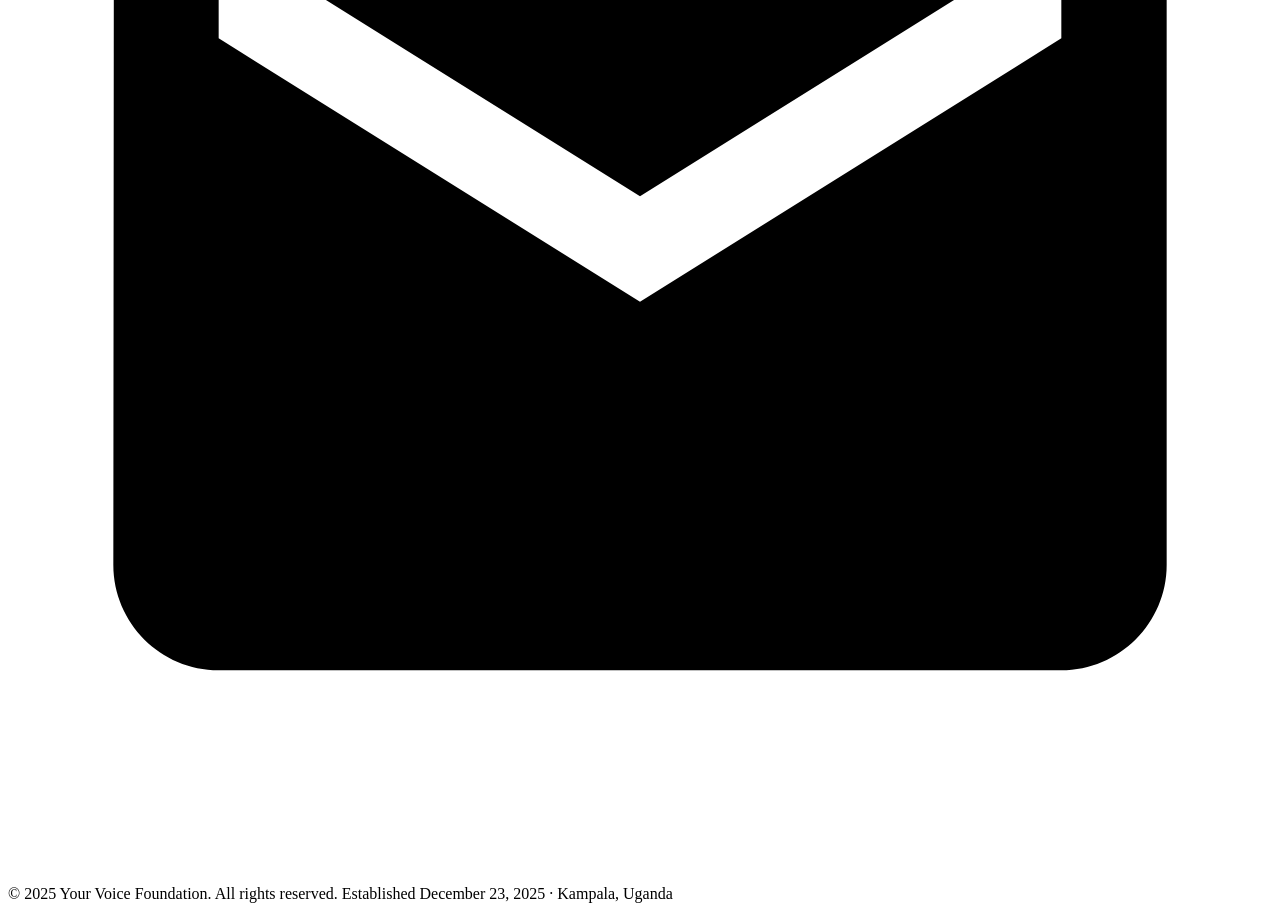
==== commit f4b71522: "new edit edited work" ====
--- a/index.html
+++ b/index.html
@@ -85,7 +85,7 @@
           <article class="pillar-card animate-on-scroll" id="pillar-survivors">
             <div class="pillar-card__icon pillar-card__icon--survivors">💜</div>
             <h3 class="pillar-card__title">Survivor Support</h3>
-            <p class="pillar-card__desc">Providing a favourable environment for survivors of sexual abuse to heal, speak out, and rebuild their lives through advocacy, counselling, and community engagement.</p>
+            <p class="pillar-card__desc">Equipping communities with knowlegde so as to end gender based violence </p>
           </article>
           <article class="pillar-card animate-on-scroll" id="pillar-children">
             <div class="pillar-card__icon pillar-card__icon--children">🤲</div>
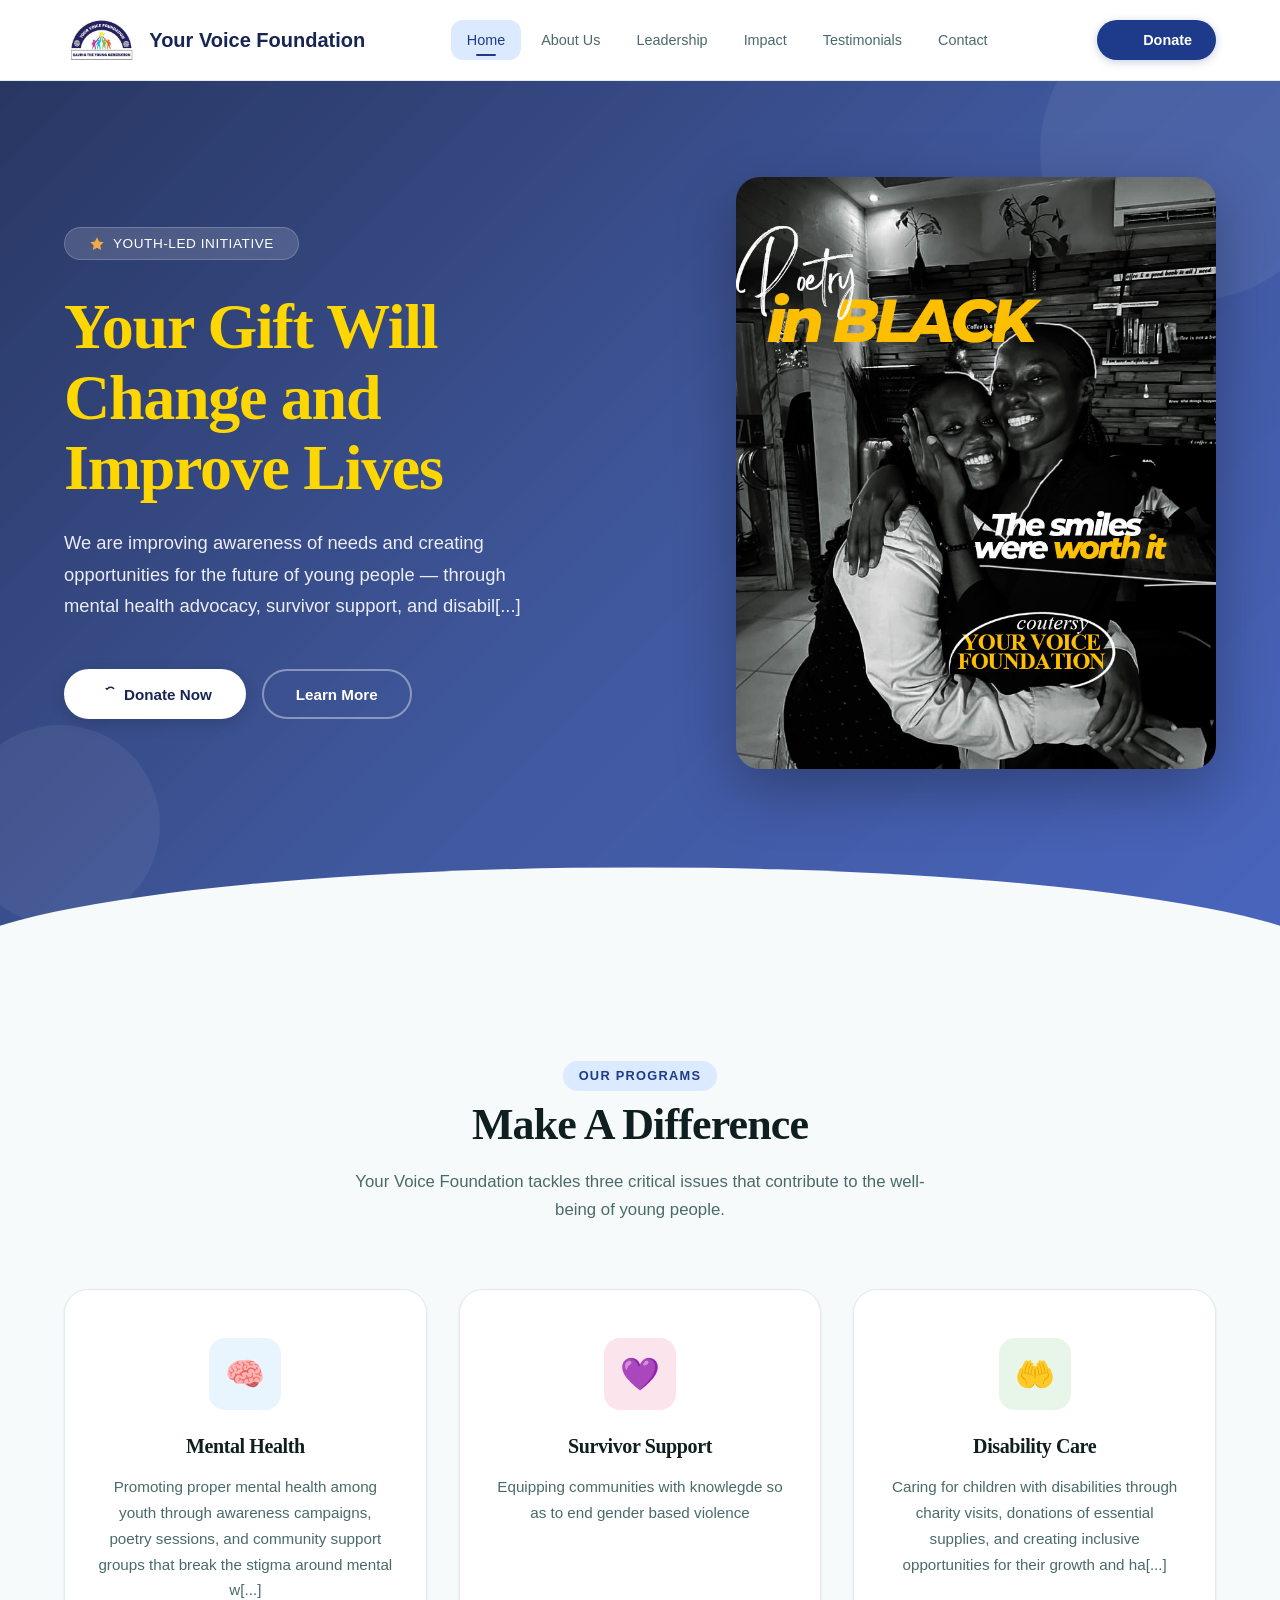
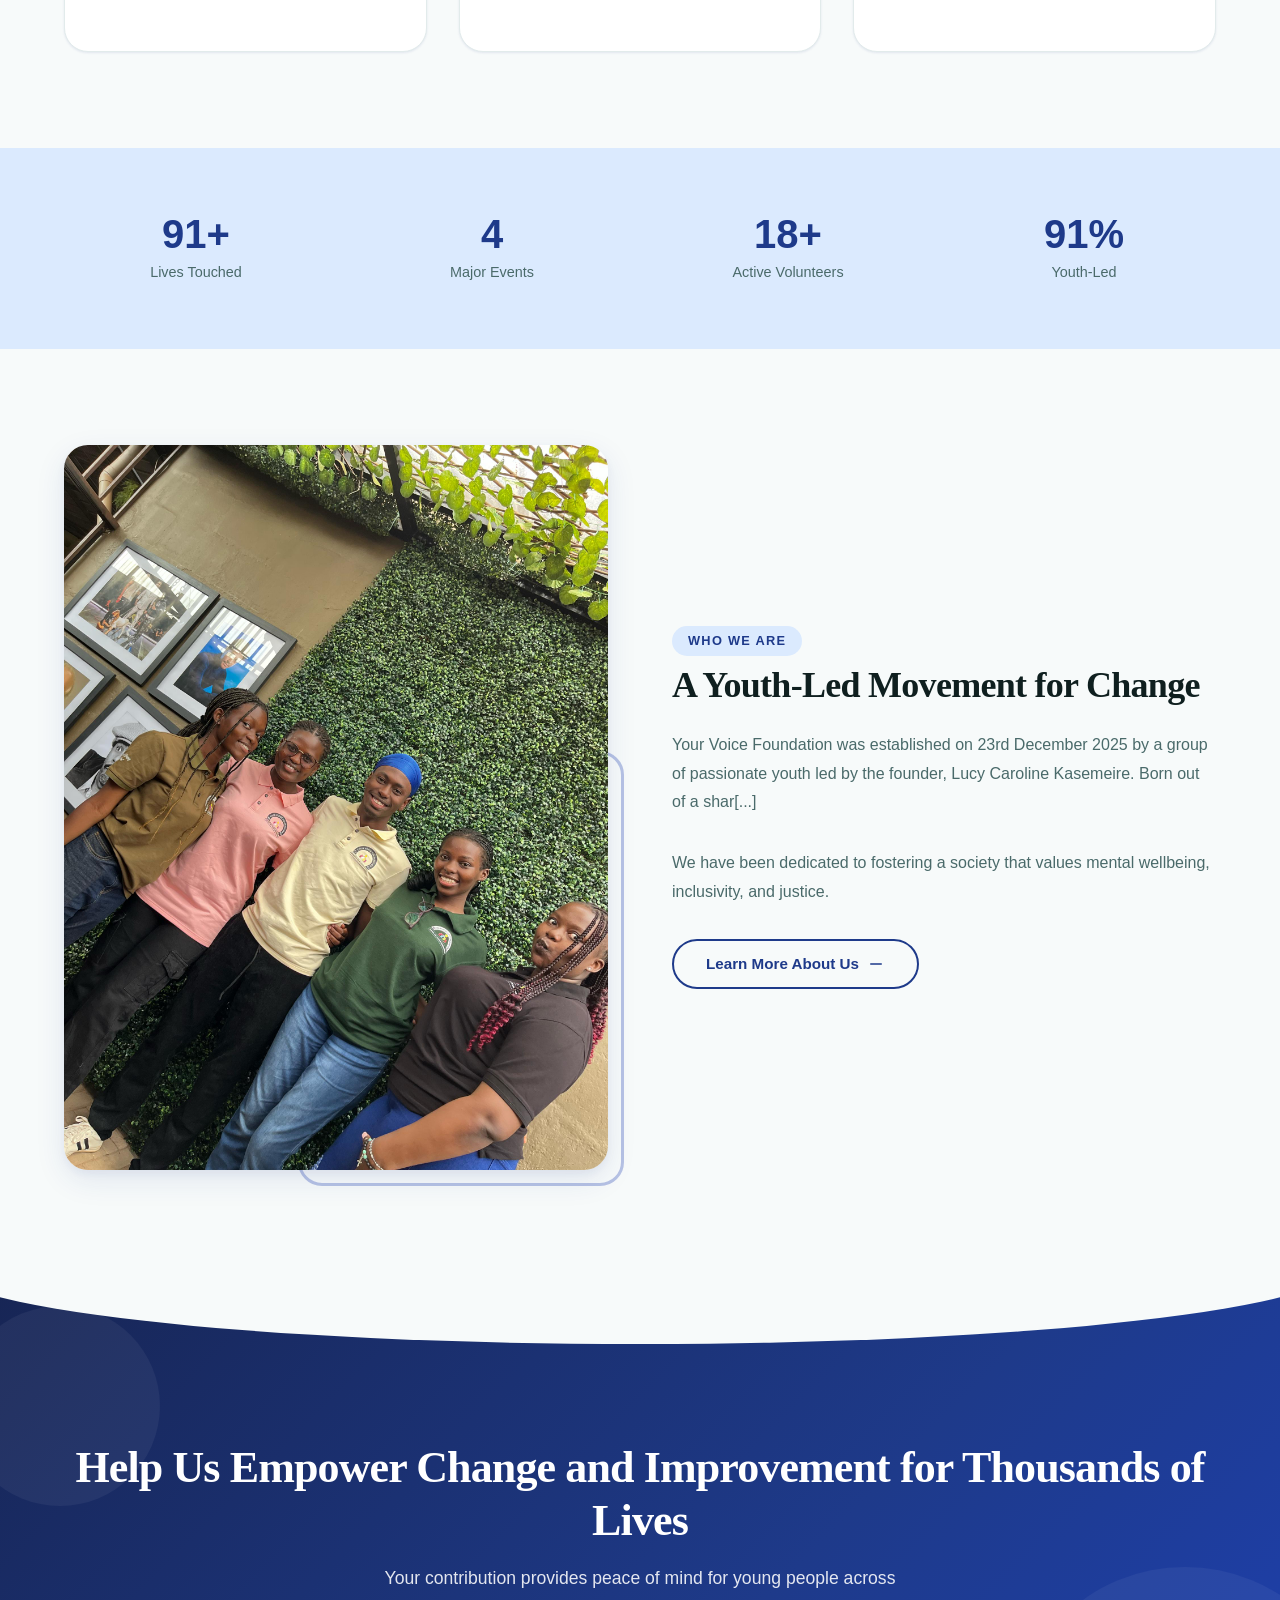
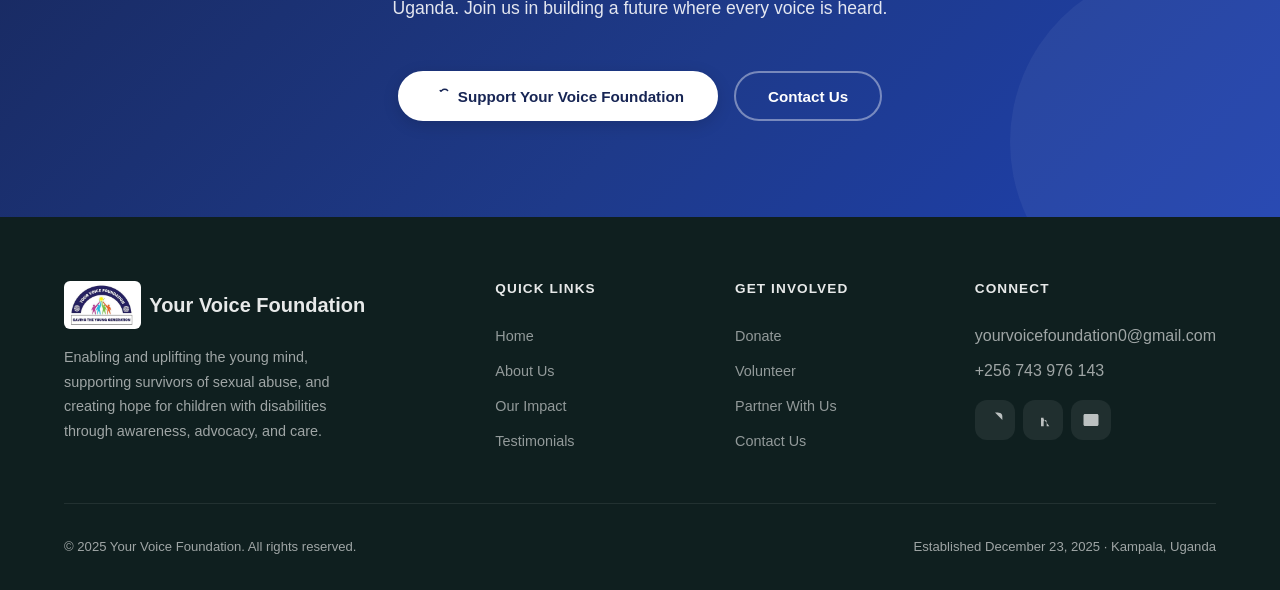
==== commit 7a464b9d: "Update asset paths to reference files at repo root (images/, css/, js/ -> root)" ====
--- a/index.html
+++ b/index.html
@@ -6,9 +6,9 @@
   <meta name="description" content="Your Voice Foundation is a youth-led initiative tackling mental health, supporting sexual abuse survivors, and caring for children with disabilities in Uganda.">
   <meta name="keywords" content="Your Voice Foundation, youth nonprofit, mental health Uganda, disability care, sexual abuse advocacy">
   <title>Your Voice Foundation — Empowering Youth, Healing Communities</title>
-  <link rel="icon" href="images/YVFlogo.jpg" type="image/jpeg">
-  <link rel="stylesheet" href="css/global.css">
-  <link rel="stylesheet" href="css/home.css">
+  <link rel="icon" href="YVFlogo.jpg" type="image/jpeg">
+  <link rel="stylesheet" href="global.css">
+  <link rel="stylesheet" href="home.css">
 </head>
 <body>
   <a href="#main-content" class="sr-only">Skip to main content</a>
@@ -17,7 +17,7 @@
   <header class="site-header" id="site-header">
     <div class="container">
       <a href="index.html" class="site-logo" aria-label="Your Voice Foundation — Home">
-        <img src="images/YVFlogo.jpg" alt="Your Voice Foundation logo" width="48" height="48">
+        <img src="YVFlogo.jpg" alt="Your Voice Foundation logo" width="48" height="48">
         <span>Your Voice Foundation</span>
       </a>
       <nav class="main-nav" id="main-nav" aria-label="Primary navigation">
@@ -30,7 +30,7 @@
       </nav>
       <div class="nav-cta">
         <a href="donate.html">
-          <svg viewBox="0 0 24 24" fill="none" stroke="currentColor" stroke-width="2" stroke-linecap="round" stroke-linejoin="round" width="18" height="18"><path d="M20.84 4.61a5.5 5.5 0 0 0-7.78 0L12 5.67l-1.06-1.06a5.5 5.5 0 0 0-7.78 7.78l1.06 1.06L12 21.23l7.78-7.78 1.06-1.06a5.5 5.5 0 0 0 0-7.78z"/></svg>
+          <svg viewBox="0 0 24 24" fill="none" stroke="currentColor" stroke-width="2" stroke-linecap="round" stroke-linejoin="round" width="18" height="18"><path d="M20.84 4.61a5.5 5.5 0 0 0-7.78 [...]"></svg>
           Donate
         </a>
       </div>
@@ -53,17 +53,17 @@
             Youth-Led Initiative
           </div>
           <h1 class="home-hero__title" id="home-hero-title" style="color: #FFD700;">Your Gift Will <span style="color: inherit;">Change</span> and Improve Lives</h1>
-          <p class="home-hero__desc">We are improving awareness of needs and creating opportunities for the future of young people — through mental health advocacy, survivor support, and disability care.</p>
+          <p class="home-hero__desc">We are improving awareness of needs and creating opportunities for the future of young people — through mental health advocacy, survivor support, and disabil[...]
           <div class="home-hero__buttons">
             <a href="donate.html" class="btn btn--white" id="hero-donate">
-              <svg viewBox="0 0 24 24" fill="none" stroke="currentColor" stroke-width="2" stroke-linecap="round" stroke-linejoin="round"><path d="M20.84 4.61a5.5 5.5 0 0 0-7.78 0L12 5.67l-1.06-1.06a5.5 5.5 0 0 0-7.78 7.78l1.06 1.06L12 21.23l7.78-7.78 1.06-1.06a5.5 5.5 0 0 0 0-7.78z"/></svg>
+              <svg viewBox="0 0 24 24" fill="none" stroke="currentColor" stroke-width="2" stroke-linecap="round" stroke-linejoin="round"><path d="M20.84 4.61a5.5 5.5 0 0 0-7.78 0L12 5.67l-1.06-1.0[...]"></svg>
               Donate Now
             </a>
             <a href="about_us.html" class="btn btn--outline" id="hero-learn">Learn More</a>
           </div>
         </div>
         <div class="home-hero__image">
-          <img src="images/smile.jpeg" alt="Children smiling at a Your Voice Foundation event" loading="eager">
+          <img src="smile.jpeg" alt="Children smiling at a Your Voice Foundation event" loading="eager">
         </div>
       </div>
     </section>
@@ -80,7 +80,7 @@
           <article class="pillar-card animate-on-scroll" id="pillar-mental">
             <div class="pillar-card__icon pillar-card__icon--mental">🧠</div>
             <h3 class="pillar-card__title">Mental Health</h3>
-            <p class="pillar-card__desc">Promoting proper mental health among youth through awareness campaigns, poetry sessions, and community support groups that break the stigma around mental wellness.</p>
+            <p class="pillar-card__desc">Promoting proper mental health among youth through awareness campaigns, poetry sessions, and community support groups that break the stigma around mental w[...]
           </article>
           <article class="pillar-card animate-on-scroll" id="pillar-survivors">
             <div class="pillar-card__icon pillar-card__icon--survivors">💜</div>
@@ -90,7 +90,7 @@
           <article class="pillar-card animate-on-scroll" id="pillar-children">
             <div class="pillar-card__icon pillar-card__icon--children">🤲</div>
             <h3 class="pillar-card__title">Disability Care</h3>
-            <p class="pillar-card__desc">Caring for children with disabilities through charity visits, donations of essential supplies, and creating inclusive opportunities for their growth and happiness.</p>
+            <p class="pillar-card__desc">Caring for children with disabilities through charity visits, donations of essential supplies, and creating inclusive opportunities for their growth and ha[...]
           </article>
         </div>
       </div>
@@ -124,16 +124,16 @@
     <section class="about-preview" aria-labelledby="about-preview-title">
       <div class="container">
         <div class="about-preview__image animate-on-scroll">
-          <img src="images/group2.jpg" alt="Your Voice Foundation team gathering at a community event" loading="lazy">
+          <img src="group2.jpg" alt="Your Voice Foundation team gathering at a community event" loading="lazy">
         </div>
         <div class="about-preview__content">
           <span class="section-label">Who We Are</span>
           <h2 class="about-preview__title" id="about-preview-title">A Youth-Led Movement for Change</h2>
-          <p class="about-preview__text">Your Voice Foundation was established on 23rd December 2025 by a group of passionate youth led by the founder, Lucy Caroline Kasemeire. Born out of a shared commitment to create a platform that addresses the perils of sexual abuse, cares for children with special needs, and creates awareness for mental health.</p>
+          <p class="about-preview__text">Your Voice Foundation was established on 23rd December 2025 by a group of passionate youth led by the founder, Lucy Caroline Kasemeire. Born out of a shar[...]
           <p class="about-preview__text">We have been dedicated to fostering a society that values mental wellbeing, inclusivity, and justice.</p>
           <a href="about_us.html" class="btn btn--outline-dark" id="about-learn-more">
             Learn More About Us
-            <svg viewBox="0 0 24 24" fill="none" stroke="currentColor" stroke-width="2" stroke-linecap="round" stroke-linejoin="round"><line x1="5" y1="12" x2="19" y2="12"/><polyline points="12 5 19 12 12 19"/></svg>
+            <svg viewBox="0 0 24 24" fill="none" stroke="currentColor" stroke-width="2" stroke-linecap="round" stroke-linejoin="round"><line x1="5" y1="12" x2="19" y2="12"/></svg>
           </a>
         </div>
       </div>
@@ -148,7 +148,7 @@
         <p class="cta__desc">Your contribution provides peace of mind for young people across Uganda. Join us in building a future where every voice is heard.</p>
         <div class="cta-buttons">
           <a href="donate.html" class="btn btn--white" id="cta-donate">
-            <svg viewBox="0 0 24 24" fill="none" stroke="currentColor" stroke-width="2" stroke-linecap="round" stroke-linejoin="round"><path d="M20.84 4.61a5.5 5.5 0 0 0-7.78 0L12 5.67l-1.06-1.06a5.5 5.5 0 0 0-7.78 7.78l1.06 1.06L12 21.23l7.78-7.78 1.06-1.06a5.5 5.5 0 0 0 0-7.78z"/></svg>
+            <svg viewBox="0 0 24 24" fill="none" stroke="currentColor" stroke-width="2" stroke-linecap="round" stroke-linejoin="round"><path d="M20.84 4.61a5.5 5.5 0 0 0-7.78 0L12 5.67l-1.06-1.06[...]"></svg>
             Support Your Voice Foundation
           </a>
           <a href="reachout.html" class="btn btn--outline" id="cta-contact">Contact Us</a>
@@ -164,7 +164,7 @@
       <div class="footer-grid">
         <div class="footer-brand">
           <a href="index.html" class="site-logo" style="color: rgba(255,255,255,.9);">
-            <img src="images/YVFlogo.jpg" alt="Your Voice Foundation logo" width="48" height="48">
+            <img src="YVFlogo.jpg" alt="Your Voice Foundation logo" width="48" height="48">
             <span>Your Voice Foundation</span>
           </a>
           <p>Enabling and uplifting the young mind, supporting survivors of sexual abuse, and creating hope for children with disabilities through awareness, advocacy, and care.</p>
@@ -194,9 +194,9 @@
             <li>+256 743 976 143</li>
           </ul>
           <div class="footer-social" style="margin-top: 1rem;">
-            <a href="#" aria-label="Instagram"><svg viewBox="0 0 24 24"><path d="M12 2.163c3.204 0 3.584.012 4.85.07 3.252.148 4.771 1.691 4.919 4.919.058 1.265.069 1.645.069 4.849 0 3.205-.012 3.584-.069 4.849-.149 3.225-1.664 4.771-4.919 4.919-1.266.058-1.644.07-4.85.07-3.204 0-3.584-.012-4.849-.07-3.26-.149-4.771-1.699-4.919-4.92-.058-1.265-.07-1.644-.07-4.849 0-3.204.013-3.583.07-4.849.149-3.227 1.664-4.771 4.919-4.919 1.266-.057 1.645-.069 4.849-.069zM12 0C8.741 0 8.333.014 7.053.072 2.695.272.273 2.69.073 7.052.014 8.333 0 8.741 0 12c0 3.259.014 3.668.072 4.948.2 4.358 2.618 6.78 6.98 6.98C8.333 23.986 8.741 24 12 24c3.259 0 3.668-.014 4.948-.072 4.354-.2 6.782-2.618 6.979-6.98.059-1.28.073-1.689.073-4.948 0-3.259-.014-3.667-.072-4.947-.196-4.354-2.617-6.78-6.979-6.98C15.668.014 15.259 0 12 0zm0 5.838a6.162 6.162 0 100 12.324 6.162 6.162 0 000-12.324zM12 16a4 4 0 110-8 4 4 0 010 8zm6.406-11.845a1.44 1.44 0 100 2.881 1.44 1.44 0 000-2.881z"/></svg></a>
-            <a href="#" aria-label="LinkedIn"><svg viewBox="0 0 24 24"><path d="M20.447 20.452h-3.554v-5.569c0-1.328-.027-3.037-1.852-3.037-1.853 0-2.136 1.445-2.136 2.939v5.667H9.351V9h3.414v1.561h.046c.477-.9 1.637-1.85 3.37-1.85 3.601 0 4.267 2.37 4.267 5.455v6.286zM5.337 7.433a2.062 2.062 0 01-2.063-2.065 2.064 2.064 0 112.063 2.065zm1.782 13.019H3.555V9h3.564v11.452zM22.225 0H1.771C.792 0 0 .774 0 1.729v20.542C0 23.227.792 24 1.771 24h20.451C23.2 24 24 23.227 24 22.271V1.729C24 .774 23.2 0 22.222 0h.003z"/></svg></a>
-            <a href="mailto:yourvoicefoundation@gmail.com" aria-label="Email"><svg viewBox="0 0 24 24"><path d="M20 4H4c-1.1 0-1.99.9-1.99 2L2 18c0 1.1.9 2 2 2h16c1.1 0 2-.9 2-2V6c0-1.1-.9-2-2-2zm0 4l-8 5-8-5V6l8 5 8-5v2z"/></svg></a>
+            <a href="#" aria-label="Instagram"><svg viewBox="0 0 24 24"><path d="M12 2.163c3.204 0 3.584.012 4.85.07 3.252.148 4.771 1.691 4.919 4.919.058 1.265.069 1.645.069 4.849 0 3.205-.012 3[...]"></svg></a>
+            <a href="#" aria-label="LinkedIn"><svg viewBox="0 0 24 24"><path d="M20.447 20.452h-3.554v-5.569c0-1.328-.027-3.037-1.852-3.037-1.853 0-2.136 1.445-2.136 2.939v5.667H9.351V9h3.414v1.5[...]"></svg></a>
+            <a href="mailto:yourvoicefoundation@gmail.com" aria-label="Email"><svg viewBox="0 0 24 24"><path d="M20 4H4c-1.1 0-1.99.9-1.99 2L2 18c0 1.1.9 2 2 2h16c1.1 0 2-.9 2-2V6c0-1.1-.9-2-2-2z[...]"></svg></a>
           </div>
         </div>
       </div>
@@ -207,6 +207,6 @@
     </div>
   </footer>
 
-  <script src="js/main.js"></script>
+  <script src="main.js"></script>
 </body>
-</html>+</html>
--- a/global.css
+++ b/global.css
@@ -0,0 +1,740 @@
+/* ============================================================
+   YOUR VOICE FOUNDATION — Global Design System
+   Shared tokens, reset, navbar, footer, buttons, utilities
+   ============================================================ */
+
+/* ---------- Google Fonts ---------- */
+@import url('https://fonts.googleapis.com/css2?family=Inter:wght@300;400;500;600;700;800&family=Playfair+Display:ital,wght@0,500;0,700;1,500&display=swap');
+
+/* ---------- CSS Custom Properties (Design Tokens) ---------- */
+:root {
+  /* Primary Palette */
+  --color-primary:        #1e3a8a;
+  --color-primary-dark:   #172554;
+  --color-primary-light:  #1e40af;
+  --color-primary-subtle: #dbeafe;
+
+  /* Accent */
+  --color-accent:         #f4a942;
+  --color-accent-dark:    #d4912e;
+
+  /* Neutrals */
+  --color-white:          #ffffff;
+  --color-off-white:      #f7fafa;
+  --color-gray-50:        #f0f5f5;
+  --color-gray-100:       #e2ebeb;
+  --color-gray-200:       #c5d6d6;
+  --color-gray-400:       #7a9e9e;
+  --color-gray-600:       #4a6a6a;
+  --color-gray-800:       #1e3434;
+  --color-gray-900:       #0f1f1f;
+
+  /* Semantic */
+  --color-success:        #2a9d5c;
+  --color-bg:             var(--color-off-white);
+  --color-surface:        var(--color-white);
+  --color-text:           var(--color-gray-900);
+  --color-text-muted:     var(--color-gray-600);
+  --color-text-light:     var(--color-gray-400);
+  --color-border:         var(--color-gray-100);
+
+  /* Typography */
+  --font-sans:   'Inter', -apple-system, BlinkMacSystemFont, 'Segoe UI', sans-serif;
+  --font-serif:  'Playfair Display', Georgia, 'Times New Roman', serif;
+
+  /* Spacing Scale */
+  --space-xs:   0.25rem;
+  --space-sm:   0.5rem;
+  --space-md:   1rem;
+  --space-lg:   1.5rem;
+  --space-xl:   2rem;
+  --space-2xl:  3rem;
+  --space-3xl:  4rem;
+  --space-4xl:  6rem;
+
+  /* Radius */
+  --radius-sm:  0.375rem;
+  --radius-md:  0.75rem;
+  --radius-lg:  1rem;
+  --radius-xl:  1.5rem;
+  --radius-full: 50%;
+
+  /* Shadows */
+  --shadow-sm:  0 1px 3px rgba(30,58,138,0.06), 0 1px 2px rgba(30,58,138,0.04);
+  --shadow-md:  0 4px 12px rgba(30,58,138,0.08), 0 2px 4px rgba(30,58,138,0.04);
+  --shadow-lg:  0 10px 30px rgba(30,58,138,0.10), 0 4px 8px rgba(30,58,138,0.05);
+  --shadow-xl:  0 20px 50px rgba(30,58,138,0.12), 0 8px 16px rgba(30,58,138,0.06);
+
+  /* Transitions */
+  --transition-fast:   150ms cubic-bezier(0.4, 0, 0.2, 1);
+  --transition-base:   250ms cubic-bezier(0.4, 0, 0.2, 1);
+  --transition-slow:   400ms cubic-bezier(0.4, 0, 0.2, 1);
+
+  /* Layout */
+  --container-max:  1200px;
+  --navbar-height:  80px;
+}
+
+/* ---------- Reset & Base ---------- */
+*,
+*::before,
+*::after {
+  margin: 0;
+  padding: 0;
+  box-sizing: border-box;
+}
+
+html {
+  font-size: 16px;
+  scroll-behavior: smooth;
+  -webkit-font-smoothing: antialiased;
+  -moz-osx-font-smoothing: grayscale;
+}
+
+body {
+  font-family: var(--font-sans);
+  color: var(--color-text);
+  background-color: var(--color-bg);
+  line-height: 1.7;
+  overflow-x: hidden;
+}
+
+img {
+  max-width: 100%;
+  height: auto;
+  display: block;
+}
+
+a {
+  color: var(--color-primary);
+  text-decoration: none;
+  transition: color var(--transition-fast);
+}
+
+a:hover {
+  color: var(--color-primary-dark);
+}
+
+ul { list-style: none; }
+
+h1, h2, h3, h4, h5, h6 {
+  font-family: var(--font-serif);
+  color: var(--color-gray-900);
+  line-height: 1.2;
+  letter-spacing: -0.02em;
+}
+
+/* ---------- Utility: Container ---------- */
+.container {
+  width: 100%;
+  max-width: var(--container-max);
+  margin-inline: auto;
+  padding-inline: var(--space-lg);
+}
+
+/* ---------- Utility: SR-only ---------- */
+.sr-only {
+  position: absolute;
+  width: 1px; height: 1px;
+  padding: 0; margin: -1px;
+  overflow: hidden;
+  clip: rect(0,0,0,0);
+  border: 0;
+}
+
+/* ---------- Section Header (reusable) ---------- */
+.section-header {
+  text-align: center;
+  margin-bottom: var(--space-3xl);
+}
+
+.section-label {
+  display: inline-block;
+  font-size: 0.8rem;
+  font-weight: 600;
+  text-transform: uppercase;
+  letter-spacing: 0.1em;
+  color: var(--color-primary);
+  margin-bottom: var(--space-sm);
+  padding: var(--space-xs) var(--space-md);
+  background: var(--color-primary-subtle);
+  border-radius: 100px;
+  font-family: var(--font-sans);
+}
+
+.section-title {
+  font-family: var(--font-serif);
+  font-size: clamp(1.75rem, 4vw, 2.75rem);
+  font-weight: 700;
+  color: var(--color-gray-900);
+  margin-bottom: var(--space-md);
+}
+
+.section-desc {
+  font-size: 1.05rem;
+  color: var(--color-text-muted);
+  max-width: 580px;
+  margin-inline: auto;
+  line-height: 1.7;
+}
+
+/* ============================================================
+   NAVBAR
+   ============================================================ */
+.site-header {
+  position: sticky;
+  top: 0;
+  z-index: 1000;
+  background: rgba(255,255,255,0.92);
+  backdrop-filter: blur(16px);
+  -webkit-backdrop-filter: blur(16px);
+  border-bottom: 1px solid var(--color-border);
+  transition: box-shadow var(--transition-base);
+}
+
+.site-header.scrolled {
+  box-shadow: var(--shadow-md);
+}
+
+.site-header .container {
+  display: flex;
+  align-items: center;
+  justify-content: space-between;
+  height: var(--navbar-height);
+}
+
+.site-logo {
+  display: flex;
+  align-items: center;
+  gap: var(--space-sm);
+  font-weight: 700;
+  font-size: 1.25rem;
+  color: var(--color-primary-dark);
+  font-family: var(--font-sans);
+}
+
+.site-logo img {
+  height: 48px;
+  width: auto;
+  border-radius: var(--radius-sm);
+}
+
+.main-nav {
+  display: flex;
+  align-items: center;
+  gap: var(--space-xs);
+}
+
+.main-nav a {
+  padding: var(--space-sm) var(--space-md);
+  font-size: 0.9rem;
+  font-weight: 500;
+  color: var(--color-gray-600);
+  border-radius: var(--radius-md);
+  transition: all var(--transition-fast);
+  position: relative;
+  font-family: var(--font-sans);
+}
+
+.main-nav a:hover,
+.main-nav a.active {
+  color: var(--color-primary);
+  background: var(--color-primary-subtle);
+}
+
+.main-nav a.active::after {
+  content: '';
+  position: absolute;
+  bottom: 4px;
+  left: 50%;
+  transform: translateX(-50%);
+  width: 20px;
+  height: 2.5px;
+  border-radius: 2px;
+  background: var(--color-primary);
+}
+
+.nav-cta {
+  margin-left: var(--space-sm);
+}
+
+.nav-cta a {
+  display: inline-flex;
+  align-items: center;
+  gap: var(--space-xs);
+  padding: var(--space-sm) var(--space-lg);
+  background: var(--color-primary);
+  color: var(--color-white) !important;
+  font-weight: 600;
+  font-size: 0.9rem;
+  border-radius: 100px;
+  transition: all var(--transition-base);
+  box-shadow: 0 2px 8px rgba(30,58,138,0.25);
+  font-family: var(--font-sans);
+}
+
+.nav-cta a:hover {
+  background: var(--color-primary-dark);
+  transform: translateY(-1px);
+  box-shadow: 0 4px 16px rgba(30,58,138,0.3);
+}
+
+/* Hamburger */
+.menu-toggle {
+  display: none;
+  background: none;
+  border: none;
+  cursor: pointer;
+  padding: var(--space-sm);
+  border-radius: var(--radius-md);
+  transition: background var(--transition-fast);
+}
+
+.menu-toggle:hover { background: var(--color-gray-50); }
+
+.menu-toggle span {
+  display: block;
+  width: 24px;
+  height: 2.5px;
+  background: var(--color-gray-800);
+  border-radius: 2px;
+  transition: all var(--transition-base);
+}
+
+.menu-toggle span + span { margin-top: 6px; }
+
+.menu-toggle.open span:nth-child(1) { transform: rotate(45deg) translate(5px, 6px); }
+.menu-toggle.open span:nth-child(2) { opacity: 0; }
+.menu-toggle.open span:nth-child(3) { transform: rotate(-45deg) translate(5px, -6px); }
+
+/* ============================================================
+   HERO (reusable across pages)
+   ============================================================ */
+.hero {
+  position: relative;
+  padding: var(--space-4xl) 0 calc(var(--space-3xl) + 80px);
+  background: linear-gradient(135deg, var(--color-primary-dark) 0%, var(--color-primary) 40%, var(--color-primary-light) 100%);
+  color: var(--color-white);
+  text-align: center;
+  overflow: hidden;
+}
+
+.hero::after {
+  content: '';
+  position: absolute;
+  bottom: -2px;
+  left: 0;
+  width: 100%;
+  height: 80px;
+  background: var(--color-bg);
+  clip-path: ellipse(55% 100% at 50% 100%);
+}
+
+.hero-decor {
+  position: absolute;
+  border-radius: var(--radius-full);
+  background: rgba(255,255,255,0.06);
+  pointer-events: none;
+}
+
+.hero-decor--1 { width: 300px; height: 300px; top: -80px; right: -60px; animation: float-slow 8s ease-in-out infinite; }
+.hero-decor--2 { width: 200px; height: 200px; bottom: 40px; left: -40px; animation: float-slow 10s ease-in-out infinite reverse; }
+.hero-decor--3 { width: 120px; height: 120px; top: 30%; left: 15%; background: rgba(255,255,255,0.04); animation: float-slow 6s ease-in-out infinite 2s; }
+
+@keyframes float-slow {
+  0%, 100% { transform: translateY(0) rotate(0deg); }
+  50%      { transform: translateY(-20px) rotate(3deg); }
+}
+
+.hero__tag {
+  display: inline-flex;
+  align-items: center;
+  gap: var(--space-sm);
+  padding: var(--space-xs) var(--space-lg);
+  background: rgba(255,255,255,0.15);
+  border: 1px solid rgba(255,255,255,0.2);
+  border-radius: 100px;
+  font-size: 0.85rem;
+  font-weight: 500;
+  letter-spacing: 0.04em;
+  text-transform: uppercase;
+  margin-bottom: var(--space-xl);
+  backdrop-filter: blur(8px);
+  font-family: var(--font-sans);
+}
+
+.hero__tag svg { width: 16px; height: 16px; fill: var(--color-accent); }
+
+.hero__title {
+  font-family: var(--font-serif);
+  font-size: clamp(2.25rem, 5vw, 3.75rem);
+  font-weight: 700;
+  line-height: 1.15;
+  margin-bottom: var(--space-lg);
+  letter-spacing: -0.02em;
+  color: var(--color-white);
+}
+
+.hero__subtitle {
+  font-size: clamp(1rem, 2vw, 1.2rem);
+  font-weight: 300;
+  max-width: 580px;
+  margin-inline: auto;
+  opacity: 0.88;
+  line-height: 1.7;
+}
+
+/* Hero stats */
+.hero-stats {
+  display: flex;
+  justify-content: center;
+  gap: var(--space-xl);
+  margin-top: var(--space-2xl);
+  flex-wrap: wrap;
+}
+
+.hero-stat {
+  display: flex;
+  flex-direction: column;
+  align-items: center;
+  padding: var(--space-md) var(--space-xl);
+  background: rgba(255,255,255,0.1);
+  border: 1px solid rgba(255,255,255,0.15);
+  border-radius: var(--radius-lg);
+  backdrop-filter: blur(8px);
+  min-width: 140px;
+}
+
+.hero-stat__value {
+  font-size: 2rem;
+  font-weight: 800;
+  line-height: 1.1;
+  color: var(--color-accent);
+  font-family: var(--font-sans);
+}
+
+.hero-stat__label {
+  font-size: 0.8rem;
+  font-weight: 500;
+  text-transform: uppercase;
+  letter-spacing: 0.06em;
+  opacity: 0.8;
+  margin-top: var(--space-xs);
+  font-family: var(--font-sans);
+}
+
+/* ============================================================
+   BUTTONS
+   ============================================================ */
+.btn {
+  display: inline-flex;
+  align-items: center;
+  justify-content: center;
+  gap: var(--space-sm);
+  padding: 0.875rem 2rem;
+  font-family: var(--font-sans);
+  font-size: 0.95rem;
+  font-weight: 600;
+  border-radius: 100px;
+  border: 2px solid transparent;
+  cursor: pointer;
+  transition: all var(--transition-base);
+  text-decoration: none;
+  line-height: 1;
+}
+
+.btn svg { width: 18px; height: 18px; }
+
+.btn--primary {
+  background: var(--color-primary);
+  color: var(--color-white);
+  border-color: var(--color-primary);
+  box-shadow: 0 4px 16px rgba(30,58,138,0.25);
+}
+
+.btn--primary:hover {
+  background: var(--color-primary-dark);
+  border-color: var(--color-primary-dark);
+  color: var(--color-white);
+  transform: translateY(-2px);
+  box-shadow: 0 6px 24px rgba(30,58,138,0.3);
+}
+
+.btn--white {
+  background: var(--color-white);
+  color: var(--color-primary-dark);
+  border-color: var(--color-white);
+  box-shadow: 0 4px 16px rgba(0,0,0,0.15);
+}
+
+.btn--white:hover {
+  background: var(--color-accent);
+  border-color: var(--color-accent);
+  color: var(--color-white);
+  transform: translateY(-2px);
+  box-shadow: 0 6px 24px rgba(0,0,0,0.2);
+}
+
+.btn--outline {
+  background: transparent;
+  color: var(--color-white);
+  border-color: rgba(255,255,255,0.4);
+}
+
+.btn--outline:hover {
+  background: rgba(255,255,255,0.12);
+  border-color: var(--color-white);
+  color: var(--color-white);
+  transform: translateY(-2px);
+}
+
+.btn--outline-dark {
+  background: transparent;
+  color: var(--color-primary);
+  border-color: var(--color-primary);
+}
+
+.btn--outline-dark:hover {
+  background: var(--color-primary);
+  color: var(--color-white);
+  transform: translateY(-2px);
+}
+
+/* ============================================================
+   CTA SECTION (reusable)
+   ============================================================ */
+.cta-section {
+  position: relative;
+  padding: calc(var(--space-4xl) + 80px) 0 var(--space-4xl);
+  background: linear-gradient(135deg, var(--color-primary-dark), var(--color-primary) 60%, var(--color-primary-light));
+  color: var(--color-white);
+  text-align: center;
+  overflow: hidden;
+}
+
+.cta-section::before {
+  content: '';
+  position: absolute;
+  top: -2px;
+  left: 0;
+  width: 100%;
+  height: 80px;
+  background: var(--color-bg);
+  clip-path: ellipse(55% 100% at 50% 0%);
+}
+
+.cta-decor {
+  position: absolute;
+  border-radius: var(--radius-full);
+  background: rgba(255,255,255,0.05);
+  pointer-events: none;
+}
+
+.cta-decor--1 { width: 350px; height: 350px; bottom: -100px; right: -80px; }
+.cta-decor--2 { width: 200px; height: 200px; top: 40px; left: -40px; }
+
+.cta__title {
+  font-family: var(--font-serif);
+  font-size: clamp(1.75rem, 4vw, 2.75rem);
+  font-weight: 700;
+  margin-bottom: var(--space-md);
+  position: relative;
+  color: var(--color-white);
+}
+
+.cta__desc {
+  font-size: 1.1rem;
+  font-weight: 300;
+  max-width: 560px;
+  margin-inline: auto;
+  margin-bottom: var(--space-2xl);
+  opacity: 0.88;
+  line-height: 1.7;
+  position: relative;
+}
+
+.cta-buttons {
+  display: flex;
+  justify-content: center;
+  gap: var(--space-md);
+  flex-wrap: wrap;
+  position: relative;
+}
+
+/* ============================================================
+   FOOTER
+   ============================================================ */
+.site-footer {
+  background: var(--color-gray-900);
+  color: rgba(255,255,255,0.6);
+  padding: var(--space-3xl) 0 var(--space-xl);
+}
+
+.footer-grid {
+  display: grid;
+  grid-template-columns: 2fr 1fr 1fr 1fr;
+  gap: var(--space-2xl);
+  margin-bottom: var(--space-2xl);
+}
+
+.footer-brand p {
+  margin-top: var(--space-md);
+  font-size: 0.9rem;
+  line-height: 1.7;
+  max-width: 300px;
+}
+
+.footer-heading {
+  font-size: 0.85rem;
+  font-weight: 600;
+  text-transform: uppercase;
+  letter-spacing: 0.08em;
+  color: rgba(255,255,255,0.9);
+  margin-bottom: var(--space-lg);
+  font-family: var(--font-sans);
+}
+
+.footer-links li + li { margin-top: var(--space-sm); }
+
+.footer-links a {
+  font-size: 0.9rem;
+  color: rgba(255,255,255,0.55);
+  transition: color var(--transition-fast);
+}
+
+.footer-links a:hover { color: var(--color-accent); }
+
+.footer-social {
+  display: flex;
+  gap: var(--space-sm);
+}
+
+.footer-social a {
+  display: flex;
+  align-items: center;
+  justify-content: center;
+  width: 40px; height: 40px;
+  background: rgba(255,255,255,0.07);
+  border-radius: var(--radius-md);
+  transition: all var(--transition-base);
+}
+
+.footer-social a:hover {
+  background: var(--color-primary);
+  transform: translateY(-2px);
+}
+
+.footer-social svg {
+  width: 18px; height: 18px;
+  fill: rgba(255,255,255,0.7);
+}
+
+.footer-social a:hover svg { fill: var(--color-white); }
+
+.footer-bottom {
+  border-top: 1px solid rgba(255,255,255,0.08);
+  padding-top: var(--space-xl);
+  display: flex;
+  justify-content: space-between;
+  align-items: center;
+  font-size: 0.82rem;
+  flex-wrap: wrap;
+  gap: var(--space-md);
+}
+
+.footer-bottom a { color: rgba(255,255,255,0.5); }
+.footer-bottom a:hover { color: var(--color-accent); }
+
+/* ============================================================
+   SCROLL ANIMATIONS
+   ============================================================ */
+@keyframes fadeInUp {
+  from { opacity: 0; transform: translateY(30px); }
+  to   { opacity: 1; transform: translateY(0); }
+}
+
+.animate-on-scroll {
+  opacity: 0;
+  transform: translateY(30px);
+  transition: opacity 0.6s ease-out, transform 0.6s ease-out;
+}
+
+.animate-on-scroll.visible {
+  opacity: 1;
+  transform: translateY(0);
+}
+
+/* ============================================================
+   CARDS (reusable)
+   ============================================================ */
+.card {
+  background: var(--color-surface);
+  border-radius: var(--radius-xl);
+  padding: var(--space-xl);
+  border: 1px solid var(--color-border);
+  box-shadow: var(--shadow-sm);
+  transition: all var(--transition-slow);
+}
+
+.card:hover {
+  transform: translateY(-6px);
+  box-shadow: var(--shadow-lg);
+  border-color: var(--color-primary-subtle);
+}
+
+/* ============================================================
+   RESPONSIVE
+   ============================================================ */
+@media (max-width: 1024px) {
+  .footer-grid { grid-template-columns: 1fr 1fr; }
+}
+
+@media (max-width: 768px) {
+  :root { --navbar-height: 64px; }
+
+  .main-nav {
+    position: fixed;
+    top: var(--navbar-height);
+    left: 0; right: 0; bottom: 0;
+    flex-direction: column;
+    background: var(--color-white);
+    padding: var(--space-xl);
+    gap: var(--space-xs);
+    transform: translateX(100%);
+    transition: transform var(--transition-slow);
+    z-index: 999;
+  }
+
+  .main-nav.open { transform: translateX(0); }
+
+  .main-nav a {
+    font-size: 1.05rem;
+    padding: var(--space-md);
+    width: 100%;
+    text-align: center;
+  }
+
+  .nav-cta { margin-left: 0; margin-top: var(--space-md); width: 100%; }
+  .nav-cta a { justify-content: center; width: 100%; }
+
+  .menu-toggle { display: flex; flex-direction: column; gap: 0; }
+
+  .hero { padding: var(--space-3xl) 0 calc(var(--space-2xl) + 80px); }
+
+  .hero-stats { gap: var(--space-md); }
+  .hero-stat { min-width: 110px; padding: var(--space-sm) var(--space-md); }
+  .hero-stat__value { font-size: 1.5rem; }
+
+  .footer-grid { grid-template-columns: 1fr; gap: var(--space-xl); }
+  .footer-bottom { flex-direction: column; text-align: center; }
+}
+
+@media (max-width: 480px) {
+  .hero__tag { font-size: 0.75rem; }
+  .cta-buttons { flex-direction: column; align-items: center; }
+  .btn { width: 100%; max-width: 300px; justify-content: center; }
+}
+
+@media print {
+  .site-header, .menu-toggle, .cta-section { display: none; }
+}
--- a/home.css
+++ b/home.css
@@ -0,0 +1,254 @@
+/* ============================================================
+   HOME PAGE — css/home.css
+   ============================================================ */
+
+/* ---------- Home Hero (larger, with image overlay) ---------- */
+.home-hero {
+  position: relative;
+  min-height: 85vh;
+  display: flex;
+  align-items: center;
+  justify-content: center;
+  background: linear-gradient(135deg, rgba(23,37,84,0.92) 0%, rgba(30,58,138,0.85) 50%, rgba(30,64,175,0.8) 100%),
+              url('../images/group1.JPG') center/cover no-repeat;
+  color: var(--color-white);
+  text-align: left;
+  overflow: hidden;
+  padding: var(--space-4xl) 0 calc(var(--space-4xl) + 100px);
+}
+
+.home-hero::after {
+  content: '';
+  position: absolute;
+  bottom: -2px;
+  left: 0;
+  width: 100%;
+  height: 100px;
+  background: var(--color-bg);
+  clip-path: ellipse(55% 100% at 50% 100%);
+}
+
+.home-hero .container {
+  display: grid;
+  grid-template-columns: 1fr 1fr;
+  gap: var(--space-3xl);
+  align-items: center;
+  position: relative;
+  z-index: 1;
+}
+
+.home-hero__content { max-width: 560px; }
+
+.home-hero__title {
+  font-family: var(--font-serif);
+  font-size: clamp(2.5rem, 5.5vw, 4rem);
+  font-weight: 700;
+  line-height: 1.1;
+  margin-bottom: var(--space-lg);
+  letter-spacing: -0.02em;
+  color: var(--color-white);
+}
+
+.home-hero__title span {
+  color: var(--color-accent);
+}
+
+.home-hero__desc {
+  font-size: 1.15rem;
+  font-weight: 300;
+  line-height: 1.7;
+  opacity: 0.9;
+  margin-bottom: var(--space-2xl);
+  max-width: 480px;
+}
+
+.home-hero__buttons {
+  display: flex;
+  gap: var(--space-md);
+  flex-wrap: wrap;
+}
+
+.home-hero__image {
+  position: relative;
+}
+
+.home-hero__image img {
+  border-radius: var(--radius-xl);
+  box-shadow: 0 20px 60px rgba(0,0,0,0.3);
+  width: 100%;
+  max-width: 480px;
+  margin-left: auto;
+}
+
+/* ---------- Mission Pillars Section ---------- */
+.pillars-section {
+  padding: var(--space-4xl) 0;
+}
+
+.pillars-grid {
+  display: grid;
+  grid-template-columns: repeat(3, 1fr);
+  gap: var(--space-xl);
+  margin-top: var(--space-2xl);
+}
+
+.pillar-card {
+  background: var(--color-surface);
+  border-radius: var(--radius-xl);
+  padding: var(--space-2xl) var(--space-xl);
+  border: 1px solid var(--color-border);
+  box-shadow: var(--shadow-sm);
+  transition: all var(--transition-slow);
+  text-align: center;
+  position: relative;
+  overflow: hidden;
+}
+
+.pillar-card::before {
+  content: '';
+  position: absolute;
+  top: 0; left: 0;
+  width: 100%; height: 4px;
+  background: linear-gradient(90deg, var(--color-primary), var(--color-primary-light));
+  transform: scaleX(0);
+  transform-origin: left;
+  transition: transform var(--transition-slow);
+}
+
+.pillar-card:hover {
+  transform: translateY(-8px);
+  box-shadow: var(--shadow-xl);
+}
+
+.pillar-card:hover::before {
+  transform: scaleX(1);
+}
+
+.pillar-card__icon {
+  width: 72px; height: 72px;
+  margin: 0 auto var(--space-lg);
+  display: flex;
+  align-items: center;
+  justify-content: center;
+  border-radius: var(--radius-lg);
+  font-size: 2rem;
+}
+
+.pillar-card__icon--mental    { background: #e8f5fe; color: #2196f3; }
+.pillar-card__icon--survivors { background: #fce4ec; color: #e91e63; }
+.pillar-card__icon--children  { background: #e8f5e9; color: #4caf50; }
+
+.pillar-card__title {
+  font-family: var(--font-serif);
+  font-size: 1.25rem;
+  font-weight: 700;
+  margin-bottom: var(--space-md);
+  color: var(--color-gray-900);
+}
+
+.pillar-card__desc {
+  font-size: 0.95rem;
+  color: var(--color-text-muted);
+  line-height: 1.7;
+}
+
+/* ---------- Stats Banner ---------- */
+.stats-banner {
+  padding: var(--space-3xl) 0;
+  background: var(--color-primary-subtle);
+}
+
+.stats-row {
+  display: grid;
+  grid-template-columns: repeat(4, 1fr);
+  gap: var(--space-xl);
+  text-align: center;
+}
+
+.stat-item__value {
+  font-size: 2.5rem;
+  font-weight: 800;
+  color: var(--color-primary);
+  font-family: var(--font-sans);
+  line-height: 1.1;
+}
+
+.stat-item__label {
+  font-size: 0.9rem;
+  color: var(--color-text-muted);
+  margin-top: var(--space-xs);
+  font-weight: 500;
+}
+
+/* ---------- About Preview ---------- */
+.about-preview {
+  padding: var(--space-4xl) 0;
+}
+
+.about-preview .container {
+  display: grid;
+  grid-template-columns: 1fr 1fr;
+  gap: var(--space-3xl);
+  align-items: center;
+}
+
+.about-preview__image {
+  position: relative;
+}
+
+.about-preview__image img {
+  border-radius: var(--radius-xl);
+  box-shadow: var(--shadow-lg);
+}
+
+.about-preview__image::after {
+  content: '';
+  position: absolute;
+  bottom: -16px; right: -16px;
+  width: 60%; height: 60%;
+  border: 3px solid var(--color-primary-light);
+  border-radius: var(--radius-xl);
+  z-index: -1;
+  opacity: 0.3;
+}
+
+.about-preview__content .section-label { text-align: left; }
+
+.about-preview__title {
+  font-family: var(--font-serif);
+  font-size: clamp(1.5rem, 3vw, 2.25rem);
+  font-weight: 700;
+  margin-bottom: var(--space-lg);
+}
+
+.about-preview__text {
+  font-size: 1rem;
+  color: var(--color-text-muted);
+  line-height: 1.8;
+  margin-bottom: var(--space-xl);
+}
+
+.about-preview__text + .about-preview__text {
+  margin-top: var(--space-md);
+}
+
+/* ---------- Responsive ---------- */
+@media (max-width: 1024px) {
+  .pillars-grid { grid-template-columns: 1fr 1fr; }
+  .stats-row { grid-template-columns: 1fr 1fr; gap: var(--space-xl); }
+}
+
+@media (max-width: 768px) {
+  .home-hero .container {
+    grid-template-columns: 1fr;
+    text-align: center;
+  }
+  .home-hero__content { max-width: 100%; }
+  .home-hero__desc { max-width: 100%; margin-inline: auto; }
+  .home-hero__buttons { justify-content: center; }
+  .home-hero__image img { max-width: 360px; margin-inline: auto; }
+  .pillars-grid { grid-template-columns: 1fr; }
+  .stats-row { grid-template-columns: 1fr 1fr; }
+  .about-preview .container { grid-template-columns: 1fr; }
+  .about-preview__image { order: -1; }
+}
